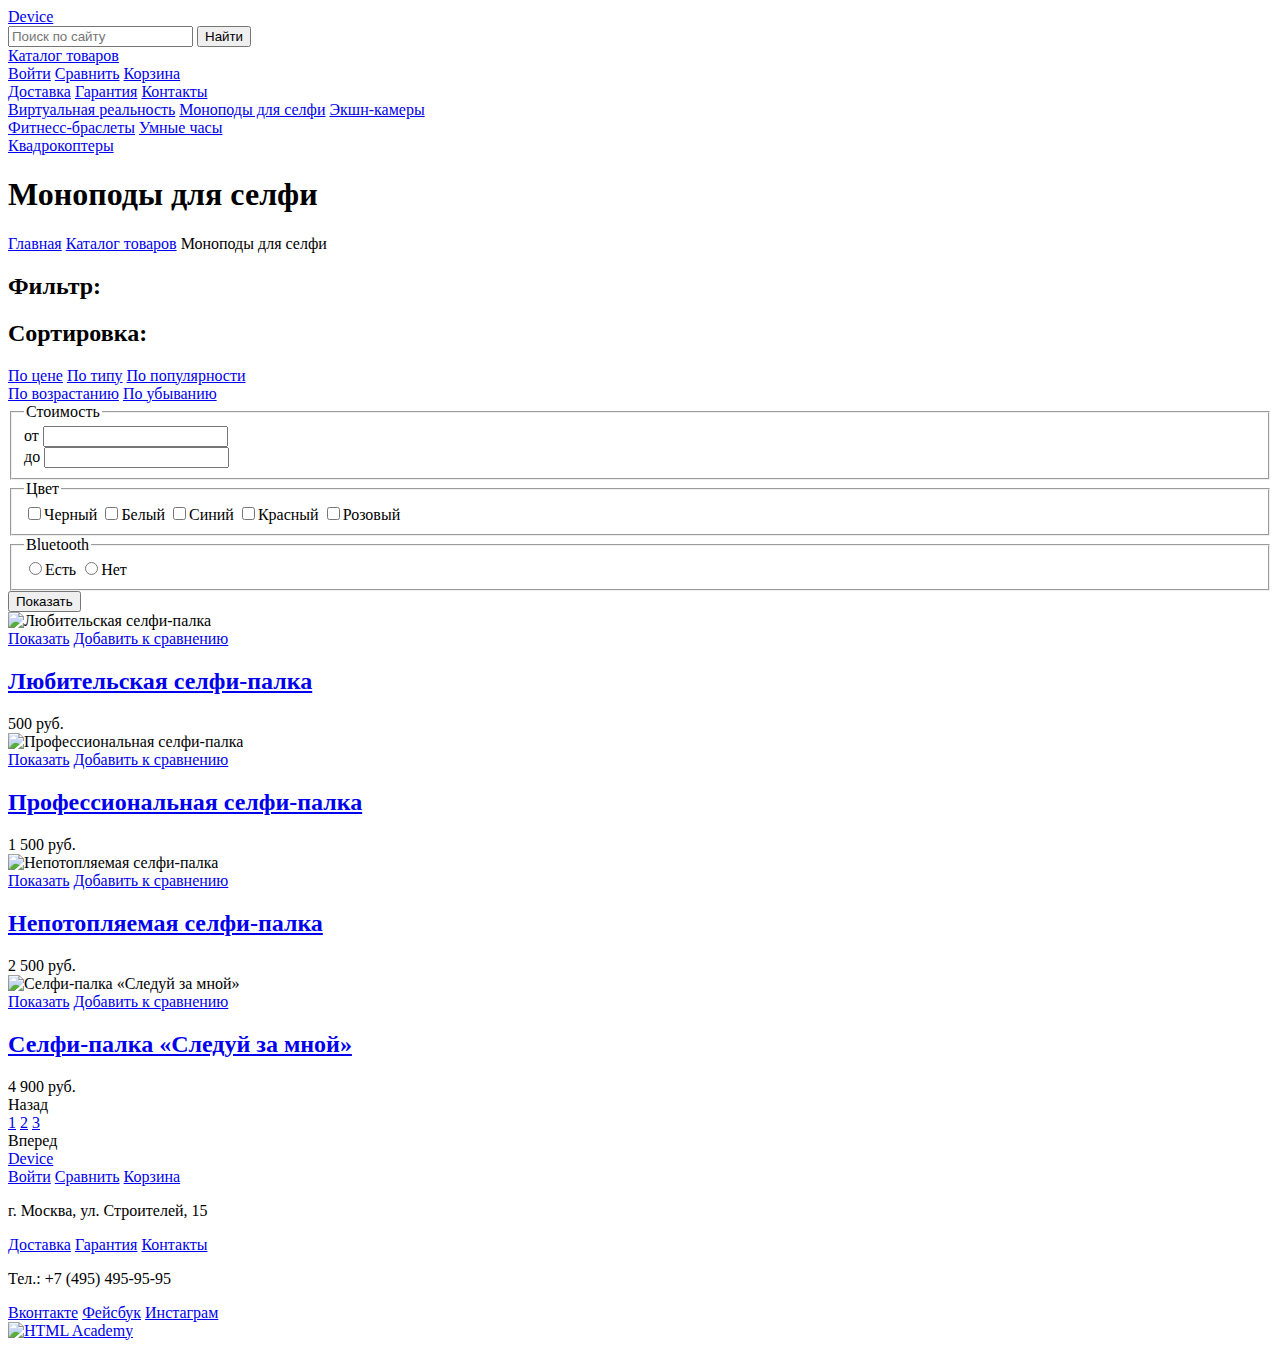
==== catalog.html @ 6d66d6eb "Правка верстки 1" ====
<!DOCTYPE html>
<html lang="ru">
  <head>
    <meta charset="utf-8">
    <title>Device - Каталог товаров</title>
  </head>
  <body>

    <header class="container main-header">

      <div class="logo-block">
        <a href="#" class="logo">Device</a>
      </div>

      <div class="main-header__col">
        <div class="search">
          <form action="#" method="get">
            <input type="search" class="search__text" name="search-text" placeholder="Поиск по сайту">
            <button type="submit" class="search__button">Найти</button>
          </form>
        </div>
        <a href="#" class="header-catalog">Каталог товаров</a>
      </div>

      <div class="main-header__col main-header__col_right">
        <div class="user">
          <a href="#" class="user__item user__item_login">Войти</a>
          <a href="#" class="user__item user__item_compare">Сравнить</a>
          <a href="#" class="user__item user__item_basket">Корзина</a>
        </div>
        <nav class="main-nav">
          <a href="#" class="main-nav__item">Доставка</a>
          <a href="#" class="main-nav__item">Гарантия</a>
          <a href="#" class="main-nav__item">Контакты</a>
        </nav>
      </div>

    </header>

    <div class="container catalog-menu">
      <div class="catalog-menu__col">
        <a href="#" class="catalog-menu__item">Виртуальная реальность</a>
        <a href="#" class="catalog-menu__item">Моноподы для селфи</a>
        <a href="#" class="catalog-menu__item">Экшн-камеры</a>
      </div>
      <div class="catalog-menu__col">
        <a href="#" class="catalog-menu__item">Фитнесс-браслеты</a>
        <a href="#" class="catalog-menu__item">Умные часы</a>
      </div>
      <div class="catalog-menu__col">
        <a href="#" class="catalog-menu__item">Квадрокоптеры</a>
      </div>
    </div>

    <main>

      <h1 class="catalog-title">Моноподы для селфи</h1>

      <div class="breadcrumbs">
        <a href="#" class="breadcrumbs__item">Главная</a>
        <a href="#" class="breadcrumbs__item">Каталог товаров</a>
        <a class="breadcrumbs__item">Моноподы для селфи</a>
      </div>

      <div class="catalog-row">
        <div class="container">
          <h2 class="filter-main-title">Фильтр:</h2>
          <div class="sorting">
            <h2 class="sorting__title">Сортировка:</h2>
            <div class="sorting-type">
              <a href="#" class="sorting-type__item">По цене</a>
              <a href="#" class="sorting-type__item">По типу</a>
              <a href="#" class="sorting-type__item">По популярности</a>
            </div>
            <div class="sorting-order">
              <a href="#" class="sorting-order__item">По возрастанию</a>
              <a href="#" class="sorting-order__item">По убыванию</a>
            </div>
          </div>
        </div>
      </div>

      <div class="catalog-row">
        <div class="container">
          
          <aside class="catalog-filter">
            <form action="#" method="get">

              <fieldset class="filter">
                <legend class="filter__title">Стоимость</legend>
                <div class="filter-range">
                  <div class="filter-range__line"></div>
                  <div class="filter-range__line filter-range__line_active"></div>
                  <div class="filter-range__marker filter-range__marker_min">
                    <div class="filter-range__text">
                      от <input type="text" class="filter-range__price" name="filter-cost-min">
                    </div>
                  </div>
                  <div class="filter-range__marker filter-range__marker_max">
                    <div class="filter-range__text">
                      до <input type="text" class="filter-range__price" name="filter-cost-max">
                    </div>
                  </div>
                </div>
              </fieldset>

              <fieldset class="filter">
                <legend class="filter__title">Цвет</legend>
                <label class="filter__item">
                  <input type="checkbox" class="filter__checkbox" name="filter-color" value="black">Черный
                </label>
                <label class="filter__item">
                  <input type="checkbox" class="filter__checkbox" name="filter-color" value="white">Белый
                </label>
                <label class="filter__item">
                  <input type="checkbox" class="filter__checkbox" name="filter-color" value="blue">Синий
                </label>
                <label class="filter__item">
                  <input type="checkbox" class="filter__checkbox" name="filter-color" value="red">Красный
                </label>
                <label class="filter__item">
                  <input type="checkbox" class="filter__checkbox" name="filter-color" value="pink">Розовый
                </label>
              </fieldset>

              <fieldset class="filter">
                <legend class="filter__title">Bluetooth</legend>
                <label class="filter__item">
                  <input type="radio" class="filter__radio" name="filter-bluetooth" value="yes">Есть
                </label>
                <label class="filter__item">
                  <input type="radio" class="filter__radio" name="filter-bluetooth" value="no">Нет
                </label>
              </fieldset>

              <button type="submit" class="button filter__button">Показать</button>

            </form>
          </aside>

          <div class="catalog-items">
            
            <article class="catalog-item">
              <div class="catalog-item__preview">
                <img src="http://placehold.it/360x380" class="catalog-item__img" width="360" height="380" alt="Любительская селфи-палка">
                <div class="catalog-item__overlay">
                  <a href="#" class="button catalog-item__button">Показать</a>
                  <a href="#" class="catalog-item__compare">Добавить к сравнению</a>
                </div>
              </div>
              <div class="catalog-item__text">
                <h2 class="catalog-item__title">
                  <a href="#">Любительская селфи-палка</a>
                </h2>
                <span class="catalog-item__price">500 руб.</span>
              </div>
            </article>

            <article class="catalog-item">
              <div class="catalog-item__preview">
                <img src="http://placehold.it/360x380" class="catalog-item__img" width="360" height="380" alt="Профессиональная селфи-палка">
                <div class="catalog-item__overlay">
                  <a href="#" class="button catalog-item__button">Показать</a>
                  <a href="#" class="catalog-item__compare">Добавить к сравнению</a>
                </div>
              </div>
              <div class="catalog-item__text">
                <h2 class="catalog-item__title">
                  <a href="#">Профессиональная селфи-палка</a>
                </h2>
                <span class="catalog-item__price">1 500 руб.</span>
              </div>
            </article>

            <article class="catalog-item">
              <div class="catalog-item__preview">
                <img src="http://placehold.it/360x380" class="catalog-item__img" width="360" height="380" alt="Непотопляемая селфи-палка">
                <div class="catalog-item__overlay">
                  <a href="#" class="button catalog-item__button">Показать</a>
                  <a href="#" class="catalog-item__compare">Добавить к сравнению</a>
                </div>
              </div>
              <div class="catalog-item__text">
                <h2 class="catalog-item__title">
                  <a href="#">Непотопляемая селфи-палка</a>
                </h2>
                <span class="catalog-item__price">2 500 руб.</span>
              </div>
            </article>

            <article class="catalog-item">
              <div class="catalog-item__preview">
                <img src="http://placehold.it/360x380" class="catalog-item__img" width="360" height="380" alt="Селфи-палка «Следуй за мной»">
                <div class="catalog-item__overlay">
                  <a href="#" class="button catalog-item__button">Показать</a>
                  <a href="#" class="catalog-item__compare">Добавить к сравнению</a>
                </div>
              </div>
              <div class="catalog-item__text">
                <h2 class="catalog-item__title">
                  <a href="#">Селфи-палка «Следуй за мной»</a>
                </h2>
                <span class="catalog-item__price">4 900 руб.</span>
              </div>
            </article>

            <div class="catalog-nav">
              <div class="catalog-nav__direction">Назад</div>
              <div class="catalog-pagination">
                <a href="#" class="catalog-pagination__item">1</a>
                <a href="#" class="catalog-pagination__item">2</a>
                <a href="#" class="catalog-pagination__item">3</a>
              </div>
              <div class="catalog-nav__direction">Вперед</div>
            </div>

          </div>

        </div>
      </div>

    </main>

    <footer class="main-footer">
      <div class="container">

        <div class="main-footer__row-top">
          <a href="#" class="logo logo_main-footer">Device</a>
          <div class="user user_main-footer">
            <a href="#" class="user__item user__item_login user__item_main-footer">Войти</a>
            <a href="#" class="user__item user__item_compare user__item_main-footer">Сравнить</a>
            <a href="#" class="user__item user__item_basket user__item_main-footer">Корзина</a>
          </div>
        </div>

        <div class="main-footer__row-center">
          <p class="main-footer__address">г. Москва, ул. Строителей, 15</p>
          <div class="main-nav main-nav_main-footer">
            <a href="#" class="main-nav__item">Доставка</a>
            <a href="#" class="main-nav__item">Гарантия</a>
            <a href="#" class="main-nav__item">Контакты</a>
          </div>
          <p class="main-footer__tel">Тел.: +7 (495) 495-95-95</p>
        </div>

        <div class="main-footer__row-bottom">
          <div class="social">
            <a class="social__btn social__btn_vk" href="#">Вконтакте</a>
            <a class="social__btn social__btn_fb" href="#">Фейсбук</a>
            <a class="social__btn social__btn_inst" href="#">Инстаграм</a>
          </div>
          <a href="https://htmlacademy.ru" class="main-footer__copyright">
            <img src="http://placehold.it/27x34" width="27" height="34" alt="HTML Academy">
          </a>
        </div>

      </div>
    </footer>

  </body>
</html>
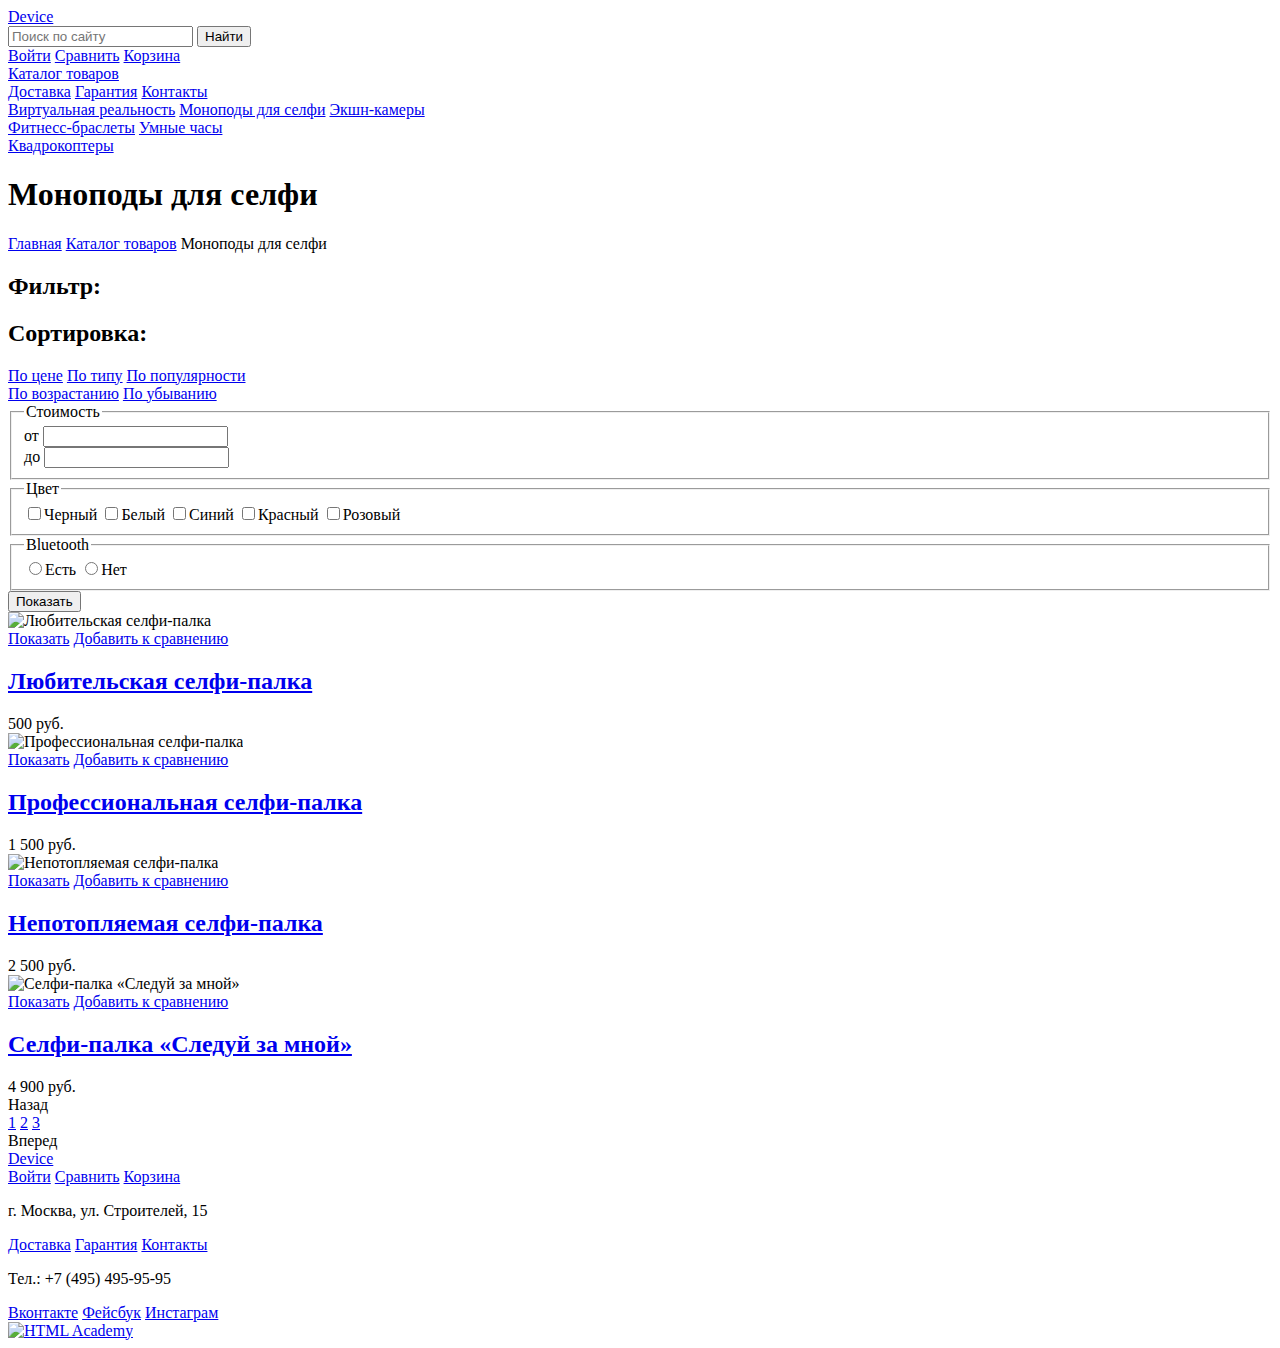
==== commit a453069c: "Правка верстки 2" ====
--- a/catalog.html
+++ b/catalog.html
@@ -12,47 +12,48 @@
         <a href="#" class="logo">Device</a>
       </div>
 
-      <div class="main-header__col">
-        <div class="search">
+      <div class="main-header__user">
+        <div class="search main-header__col">
           <form action="#" method="get">
             <input type="search" class="search__text" name="search-text" placeholder="Поиск по сайту">
             <button type="submit" class="search__button">Найти</button>
           </form>
         </div>
-        <a href="#" class="header-catalog">Каталог товаров</a>
-      </div>
-
-      <div class="main-header__col main-header__col_right">
-        <div class="user">
+        <div class="user main-header__col main-header__col_right">
           <a href="#" class="user__item user__item_login">Войти</a>
           <a href="#" class="user__item user__item_compare">Сравнить</a>
           <a href="#" class="user__item user__item_basket">Корзина</a>
         </div>
-        <nav class="main-nav">
+      </div>
+
+      <nav class="main-nav">
+        <div class="main-header__col">
+          <a href="#" class="main-nav__item">Каталог товаров</a>
+        </div>
+        <div class="main-header__col main-header__col_right">
           <a href="#" class="main-nav__item">Доставка</a>
           <a href="#" class="main-nav__item">Гарантия</a>
           <a href="#" class="main-nav__item">Контакты</a>
-        </nav>
-      </div>
+        </div>
+        <div class="catalog-menu">
+          <div class="catalog-menu__col">
+            <a href="#" class="catalog-menu__item">Виртуальная реальность</a>
+            <a href="#" class="catalog-menu__item">Моноподы для селфи</a>
+            <a href="#" class="catalog-menu__item">Экшн-камеры</a>
+          </div>
+          <div class="catalog-menu__col">
+            <a href="#" class="catalog-menu__item">Фитнесс-браслеты</a>
+            <a href="#" class="catalog-menu__item">Умные часы</a>
+          </div>
+          <div class="catalog-menu__col">
+            <a href="#" class="catalog-menu__item">Квадрокоптеры</a>
+          </div>
+        </div>
+      </nav>
 
     </header>
 
-    <div class="container catalog-menu">
-      <div class="catalog-menu__col">
-        <a href="#" class="catalog-menu__item">Виртуальная реальность</a>
-        <a href="#" class="catalog-menu__item">Моноподы для селфи</a>
-        <a href="#" class="catalog-menu__item">Экшн-камеры</a>
-      </div>
-      <div class="catalog-menu__col">
-        <a href="#" class="catalog-menu__item">Фитнесс-браслеты</a>
-        <a href="#" class="catalog-menu__item">Умные часы</a>
-      </div>
-      <div class="catalog-menu__col">
-        <a href="#" class="catalog-menu__item">Квадрокоптеры</a>
-      </div>
-    </div>
-
-    <main>
+    <main class="main-block">
 
       <h1 class="catalog-title">Моноподы для селфи</h1>
 
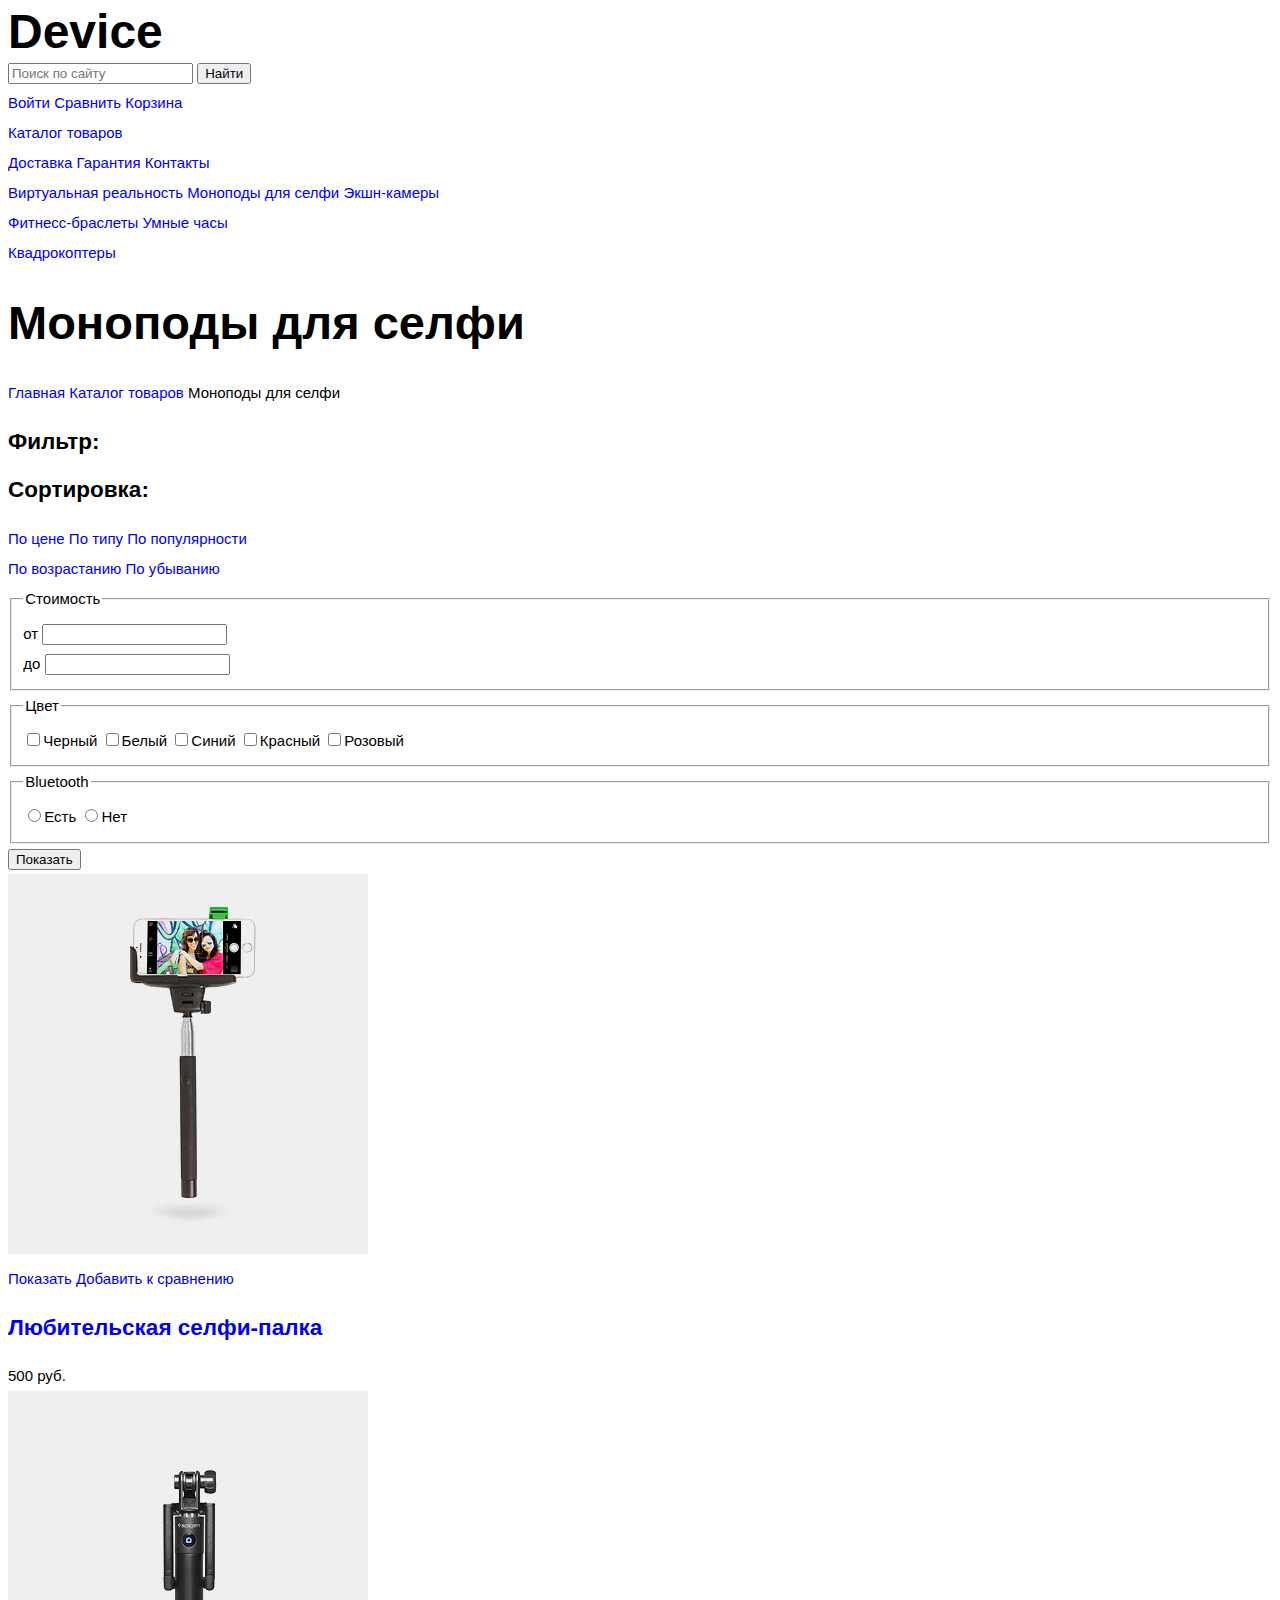
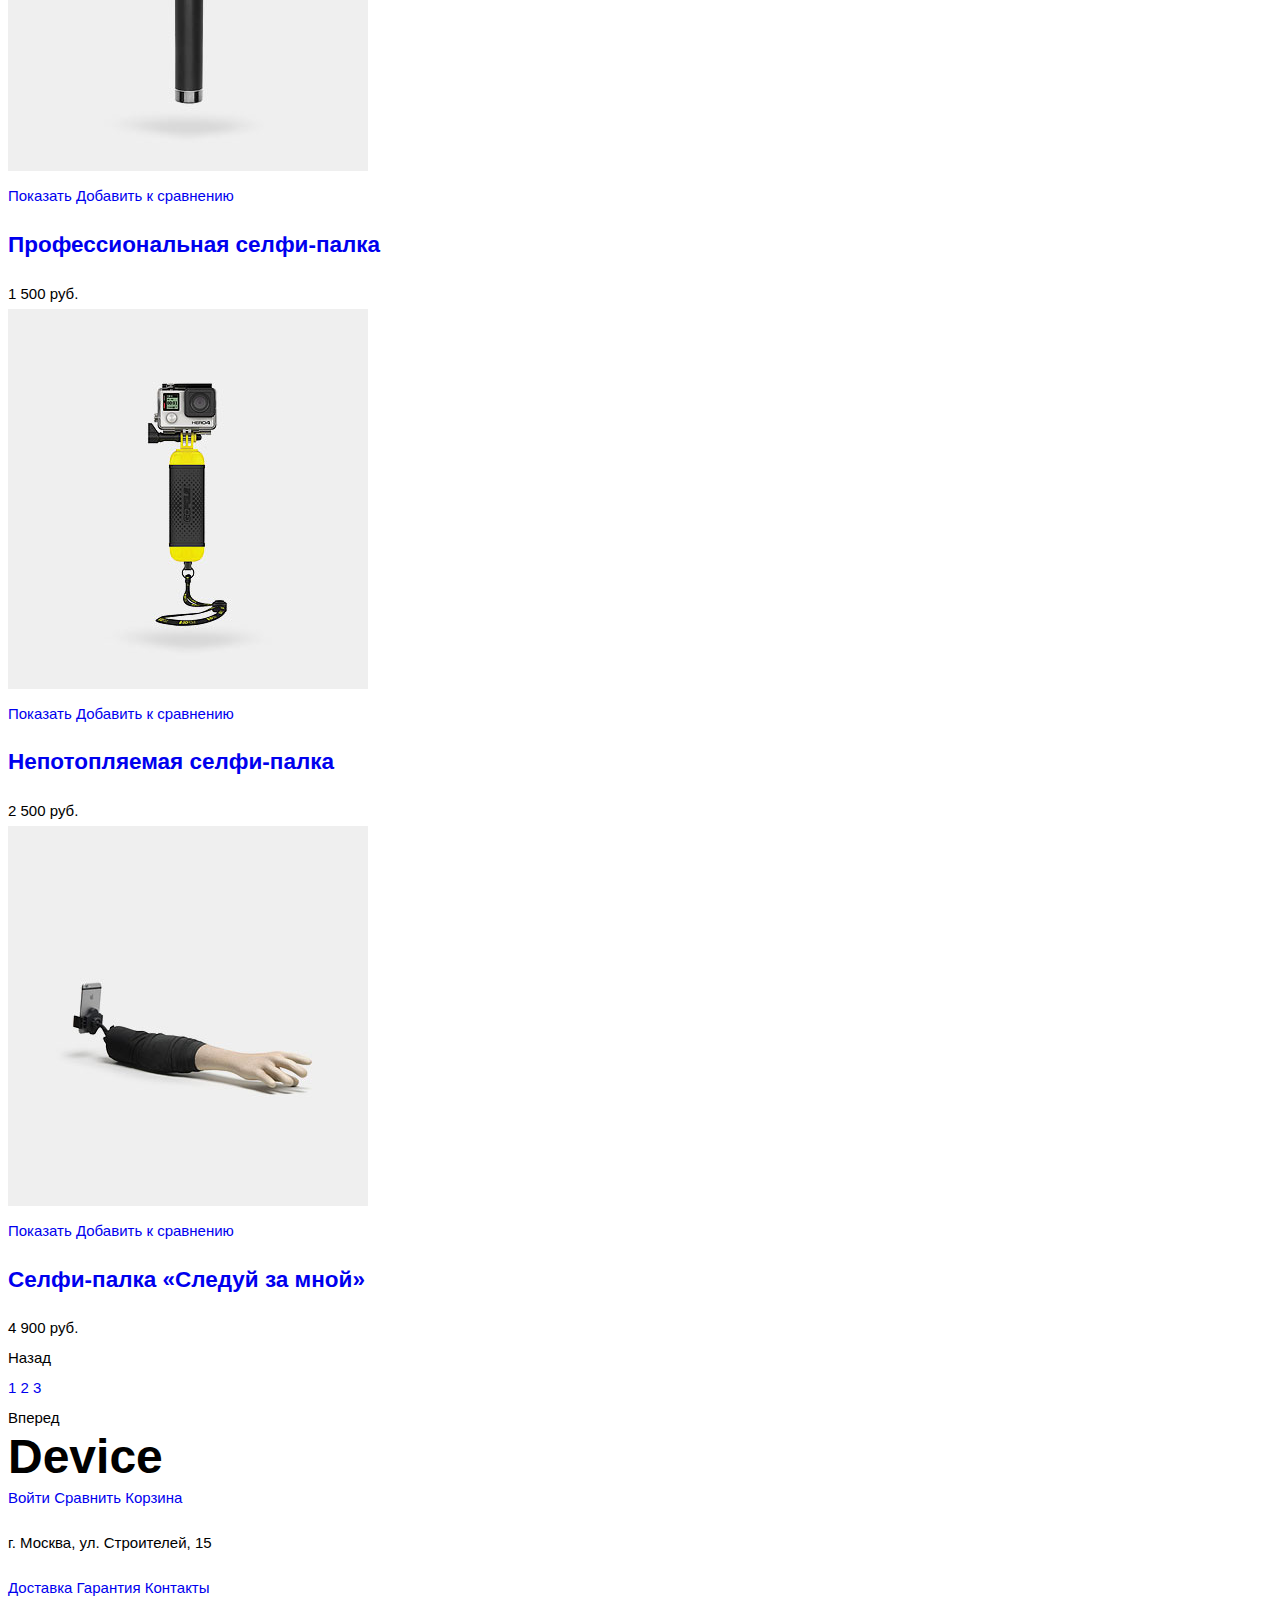
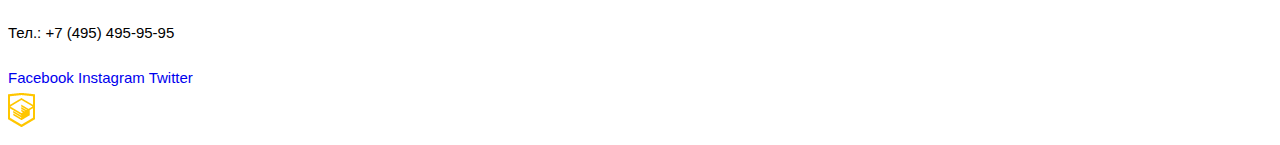
==== commit 69249a28: "Подготовка графики и текстовых стилей личного проекта 1" ====
--- a/catalog.html
+++ b/catalog.html
@@ -3,6 +3,7 @@
   <head>
     <meta charset="utf-8">
     <title>Device - Каталог товаров</title>
+    <link rel="stylesheet" href="css/style.css">
   </head>
   <body>
 
@@ -142,13 +143,13 @@
           <div class="catalog-items">
             
             <article class="catalog-item">
-              <div class="catalog-item__preview">
-                <img src="http://placehold.it/360x380" class="catalog-item__img" width="360" height="380" alt="Любительская селфи-палка">
-                <div class="catalog-item__overlay">
-                  <a href="#" class="button catalog-item__button">Показать</a>
-                  <a href="#" class="catalog-item__compare">Добавить к сравнению</a>
-                </div>
-              </div>
+              <a href="#" class="catalog-item__preview">
+                <img src="img/catalog-item__amateur-selfie-stick.jpg" class="catalog-item__img" width="360" height="380" alt="Любительская селфи-палка">
+                <div class="catalog-item__overlay">
+                  <a href="#" class="button catalog-item__button">Показать</a>
+                  <a href="#" class="catalog-item__compare">Добавить к сравнению</a>
+                </div>
+              </a>
               <div class="catalog-item__text">
                 <h2 class="catalog-item__title">
                   <a href="#">Любительская селфи-палка</a>
@@ -158,13 +159,13 @@
             </article>
 
             <article class="catalog-item">
-              <div class="catalog-item__preview">
-                <img src="http://placehold.it/360x380" class="catalog-item__img" width="360" height="380" alt="Профессиональная селфи-палка">
-                <div class="catalog-item__overlay">
-                  <a href="#" class="button catalog-item__button">Показать</a>
-                  <a href="#" class="catalog-item__compare">Добавить к сравнению</a>
-                </div>
-              </div>
+              <a href="#" class="catalog-item__preview">
+                <img src="img/catalog-item__professional-selfie-stick.jpg" class="catalog-item__img" width="360" height="380" alt="Профессиональная селфи-палка">
+                <div class="catalog-item__overlay">
+                  <a href="#" class="button catalog-item__button">Показать</a>
+                  <a href="#" class="catalog-item__compare">Добавить к сравнению</a>
+                </div>
+              </a>
               <div class="catalog-item__text">
                 <h2 class="catalog-item__title">
                   <a href="#">Профессиональная селфи-палка</a>
@@ -174,13 +175,13 @@
             </article>
 
             <article class="catalog-item">
-              <div class="catalog-item__preview">
-                <img src="http://placehold.it/360x380" class="catalog-item__img" width="360" height="380" alt="Непотопляемая селфи-палка">
-                <div class="catalog-item__overlay">
-                  <a href="#" class="button catalog-item__button">Показать</a>
-                  <a href="#" class="catalog-item__compare">Добавить к сравнению</a>
-                </div>
-              </div>
+              <a href="#" class="catalog-item__preview">
+                <img src="img/catalog-item__insubmersible-selfie-stick.jpg" class="catalog-item__img" width="360" height="380" alt="Непотопляемая селфи-палка">
+                <div class="catalog-item__overlay">
+                  <a href="#" class="button catalog-item__button">Показать</a>
+                  <a href="#" class="catalog-item__compare">Добавить к сравнению</a>
+                </div>
+              </a>
               <div class="catalog-item__text">
                 <h2 class="catalog-item__title">
                   <a href="#">Непотопляемая селфи-палка</a>
@@ -189,14 +190,14 @@
               </div>
             </article>
 
-            <article class="catalog-item">
-              <div class="catalog-item__preview">
-                <img src="http://placehold.it/360x380" class="catalog-item__img" width="360" height="380" alt="Селфи-палка «Следуй за мной»">
-                <div class="catalog-item__overlay">
-                  <a href="#" class="button catalog-item__button">Показать</a>
-                  <a href="#" class="catalog-item__compare">Добавить к сравнению</a>
-                </div>
-              </div>
+            <article class="catalog-item catalog-item_new">
+              <a href="#" class="catalog-item__preview">
+                <img src="img/catalog-item__follow-me-selfie-stick.jpg" class="catalog-item__img" width="360" height="380" alt="Селфи-палка «Следуй за мной»">
+                <div class="catalog-item__overlay">
+                  <a href="#" class="button catalog-item__button">Показать</a>
+                  <a href="#" class="catalog-item__compare">Добавить к сравнению</a>
+                </div>
+              </a>
               <div class="catalog-item__text">
                 <h2 class="catalog-item__title">
                   <a href="#">Селфи-палка «Следуй за мной»</a>
@@ -246,12 +247,12 @@
 
         <div class="main-footer__row-bottom">
           <div class="social">
-            <a class="social__btn social__btn_vk" href="#">Вконтакте</a>
-            <a class="social__btn social__btn_fb" href="#">Фейсбук</a>
-            <a class="social__btn social__btn_inst" href="#">Инстаграм</a>
+            <a class="social__button social__button_fb" href="#">Facebook</a>
+            <a class="social__button social__button_inst" href="#">Instagram</a>
+            <a class="social__button social__button_tw" href="#">Twitter</a>
           </div>
           <a href="https://htmlacademy.ru" class="main-footer__copyright">
-            <img src="http://placehold.it/27x34" width="27" height="34" alt="HTML Academy">
+            <img src="img/copyright.png" width="27" height="34" alt="HTML Academy">
           </a>
         </div>
 
--- a/css/style.css
+++ b/css/style.css
@@ -0,0 +1,22 @@
+/* ----- Basic styles ----- */
+
+body {
+	font: normal 15px/2em "Open Sans Light", Arial, sans-serif;
+	color: #000;
+}
+
+a {
+	text-decoration: none;
+}
+
+h1,
+.logo {
+	font: bold 48px/1em "Gilroy ExtraBold", Arial, sans-serif;
+	color: inherit;
+}
+
+/* ----- Custom styles ----- */
+
+.catalog-title {
+	font-size: 47px;
+}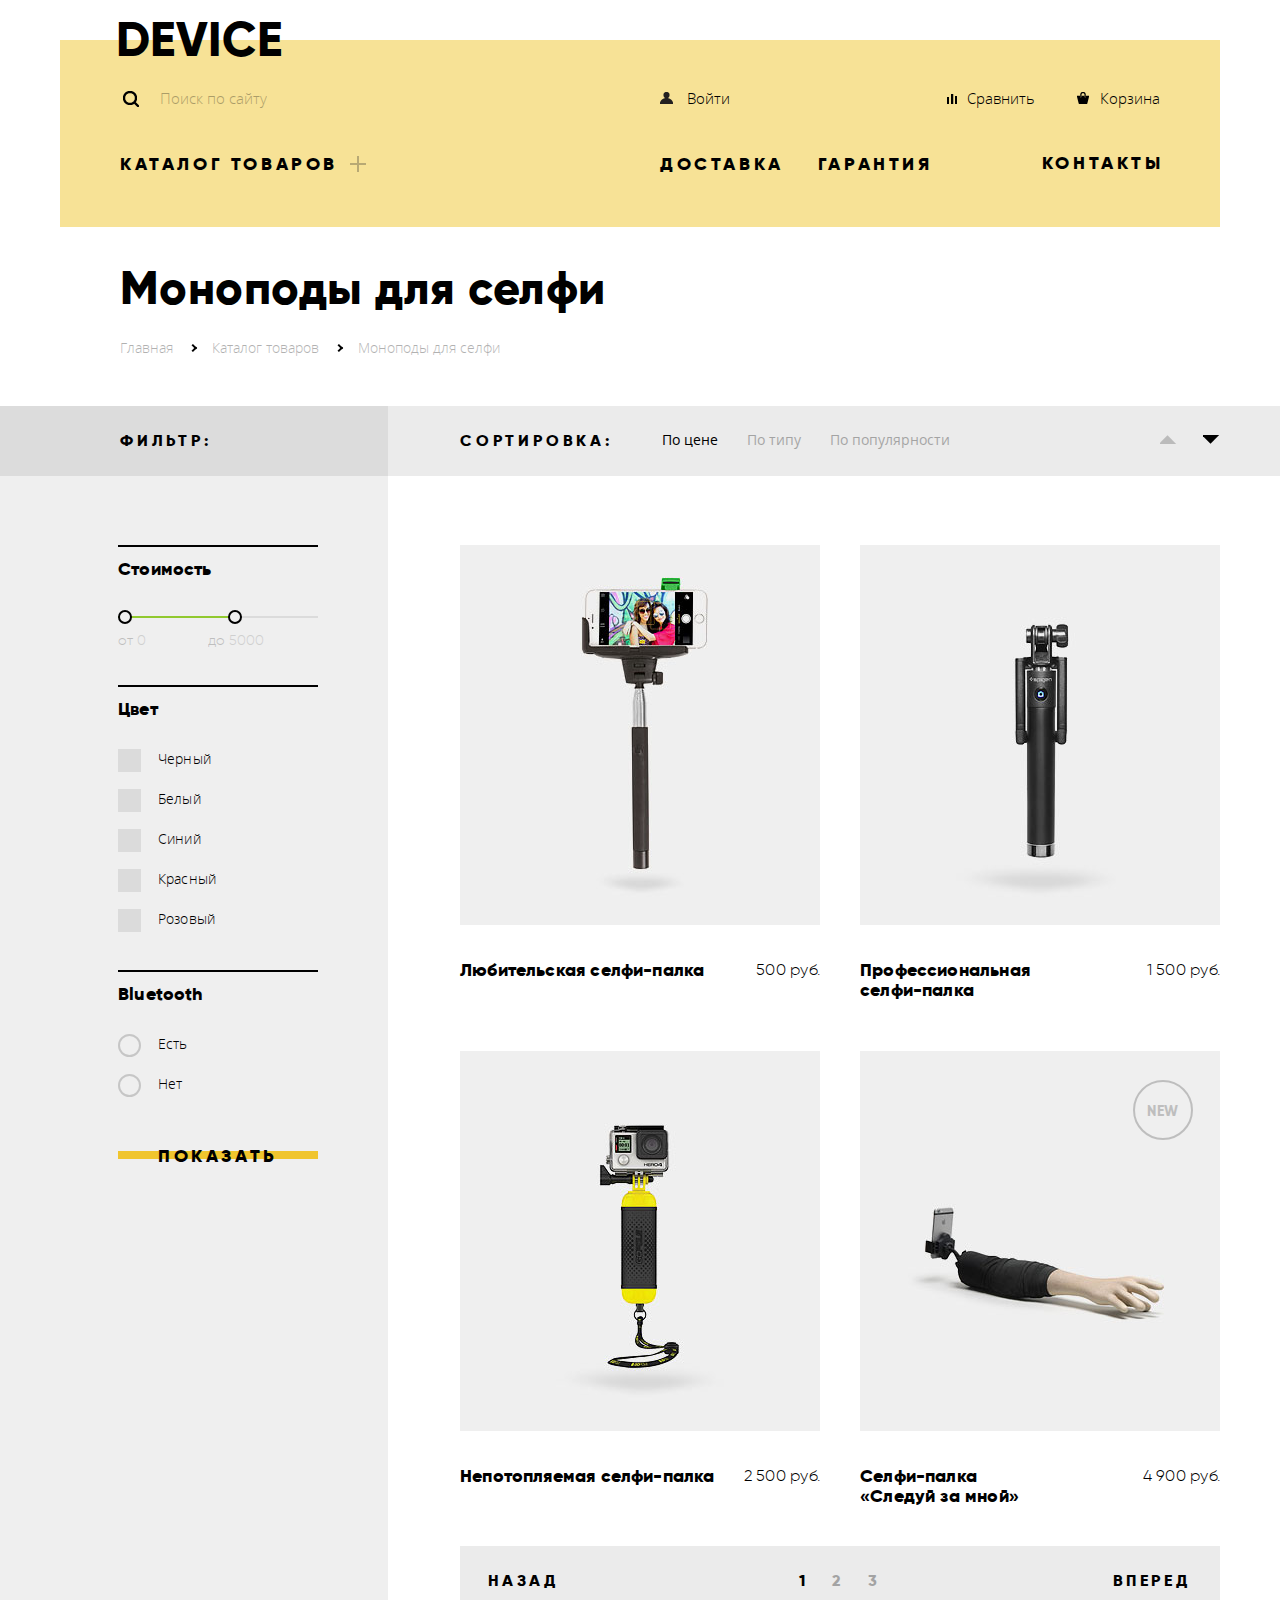
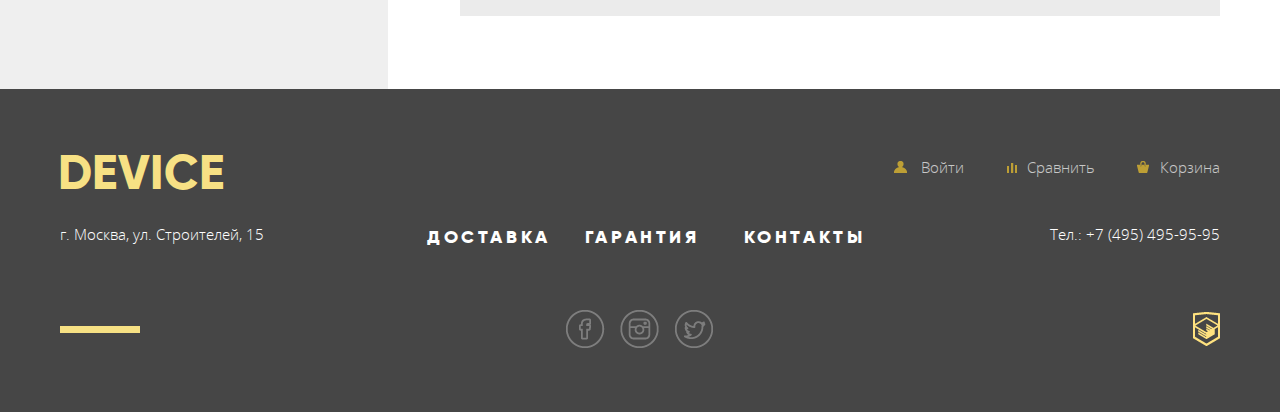
==== commit 9f474fa4: "Проект на сдачу 1" ====
--- a/catalog.html
+++ b/catalog.html
@@ -3,221 +3,288 @@
   <head>
     <meta charset="utf-8">
     <title>Device - Каталог товаров</title>
+    <link rel="stylesheet" href="css/normalize.css">
     <link rel="stylesheet" href="css/style.css">
   </head>
   <body>
 
-    <header class="container main-header">
-
-      <div class="logo-block">
-        <a href="#" class="logo">Device</a>
-      </div>
-
-      <div class="main-header__user">
-        <div class="search main-header__col">
-          <form action="#" method="get">
-            <input type="search" class="search__text" name="search-text" placeholder="Поиск по сайту">
-            <button type="submit" class="search__button">Найти</button>
-          </form>
-        </div>
-        <div class="user main-header__col main-header__col_right">
-          <a href="#" class="user__item user__item_login">Войти</a>
-          <a href="#" class="user__item user__item_compare">Сравнить</a>
-          <a href="#" class="user__item user__item_basket">Корзина</a>
-        </div>
-      </div>
-
-      <nav class="main-nav">
-        <div class="main-header__col">
-          <a href="#" class="main-nav__item">Каталог товаров</a>
-        </div>
-        <div class="main-header__col main-header__col_right">
-          <a href="#" class="main-nav__item">Доставка</a>
-          <a href="#" class="main-nav__item">Гарантия</a>
-          <a href="#" class="main-nav__item">Контакты</a>
-        </div>
-        <div class="catalog-menu">
-          <div class="catalog-menu__col">
-            <a href="#" class="catalog-menu__item">Виртуальная реальность</a>
-            <a href="#" class="catalog-menu__item">Моноподы для селфи</a>
-            <a href="#" class="catalog-menu__item">Экшн-камеры</a>
-          </div>
-          <div class="catalog-menu__col">
-            <a href="#" class="catalog-menu__item">Фитнесс-браслеты</a>
-            <a href="#" class="catalog-menu__item">Умные часы</a>
-          </div>
-          <div class="catalog-menu__col">
-            <a href="#" class="catalog-menu__item">Квадрокоптеры</a>
-          </div>
-        </div>
-      </nav>
-
+    <header class="container">
+      <div class="main-header main-header_inner-page">
+
+        <h1 class="logo-block">
+          <a href="#" class="logo">Device</a>
+        </h1>
+
+        <div class="main-header__user">
+          <div class="search main-header__col">
+            <form action="#" method="get">
+              <input type="search" class="search__text" name="search-text" placeholder="Поиск по сайту">
+              <button type="submit" class="search__button">
+                <span class="search__button-text">Найти</span>
+              </button>
+            </form>
+          </div>
+          <ul class="user main-header__col main-header__col_right">
+            <li class="user__item user__item_login">
+              <a href="#" class="user__link user__link_login">Войти</a>
+            </li>
+            <li class="user__item">
+              <a href="#" class="user__link user__link_compare">Сравнить</a>
+            </li>
+            <li class="user__item">
+              <a href="#" class="user__link user__link_basket">Корзина</a>
+            </li>
+          </ul>
+        </div>
+
+        <nav class="main-nav">
+          <div class="main-header__col">
+            <a href="#" class="main-nav__item main-nav__item_dropdown">Каталог товаров</a>
+          </div>
+          <div class="main-header__col main-header__col_right">
+            <a href="#" class="main-nav__item">Доставка</a>
+            <a href="#" class="main-nav__item">Гарантия</a>
+            <a href="#" class="main-nav__item main-nav__item_contacts">Контакты</a>
+          </div>
+          <div class="container catalog-menu">
+            <ul class="catalog-menu__col">
+              <li class="catalog-menu__item">
+                <a href="#" class="catalog-menu__link">Виртуальная реальность</a>
+              </li>
+              <li class="catalog-menu__item">
+                <a href="#" class="catalog-menu__link">Моноподы для селфи</a>
+              </li>
+              <li class="catalog-menu__item">
+                <a href="#" class="catalog-menu__link">Экшн-камеры</a>
+              </li>
+            </ul>
+            <ul class="catalog-menu__col">
+              <li class="catalog-menu__item">
+                <a href="#" class="catalog-menu__link">Фитнесс-браслеты</a>
+              </li>
+              <li class="catalog-menu__item">
+                <a href="#" class="catalog-menu__link">Умные часы</a>
+              </li>
+            </ul>
+            <ul class="catalog-menu__col">
+              <li class="catalog-menu__item">
+                <a href="#" class="catalog-menu__link">Квадрокоптеры</a>
+              </li>
+            </ul>
+          </div>
+        </nav>
+      </div>
     </header>
 
     <main class="main-block">
 
-      <h1 class="catalog-title">Моноподы для селфи</h1>
-
-      <div class="breadcrumbs">
-        <a href="#" class="breadcrumbs__item">Главная</a>
-        <a href="#" class="breadcrumbs__item">Каталог товаров</a>
-        <a class="breadcrumbs__item">Моноподы для селфи</a>
+      <div class="container">
+        <h1 class="catalog-title">Моноподы для селфи</h1>
+      </div>
+
+      <div class="container">
+        <div class="breadcrumbs">
+          <a href="#" class="breadcrumbs__item">
+            <span class="breadcrumbs__item-text">Главная</span>
+          </a>
+          <a href="#" class="breadcrumbs__item">
+            <span class="breadcrumbs__item-text">Каталог товаров</span>
+          </a>
+          <a class="breadcrumbs__item">
+            <span class="breadcrumbs__item-text">Моноподы для селфи</span>
+          </a>
+        </div>
       </div>
 
       <div class="catalog-row">
-        <div class="container">
-          <h2 class="filter-main-title">Фильтр:</h2>
-          <div class="sorting">
-            <h2 class="sorting__title">Сортировка:</h2>
-            <div class="sorting-type">
-              <a href="#" class="sorting-type__item">По цене</a>
-              <a href="#" class="sorting-type__item">По типу</a>
-              <a href="#" class="sorting-type__item">По популярности</a>
+        <div class="container catalog-table">
+          <div class="catalog-tr">
+            <div class="catalog-td filter-main-title">Фильтр:</div>
+            <div class="catalog-td sorting">
+              <h2 class="sorting__title">Сортировка:</h2>
+              <div class="sorting-type">
+                <a href="#" class="sorting-type__item sorting-type__item_active">По цене</a>
+                <a href="#" class="sorting-type__item">По типу</a>
+                <a href="#" class="sorting-type__item">По популярности</a>
+              </div>
+              <div class="sorting-order">
+                <a href="#" class="sorting-order__item sorting-order__item_asc">По возрастанию</a>
+                <a class="sorting-order__item sorting-order__item_desc sorting-order__item_active">По убыванию</a>
+              </div>
             </div>
-            <div class="sorting-order">
-              <a href="#" class="sorting-order__item">По возрастанию</a>
-              <a href="#" class="sorting-order__item">По убыванию</a>
+          </div>
+        </div>
+      </div>
+
+      <div class="catalog-row catalog-row_items">
+        <div class="container catalog-table">
+          <div class="catalog-tr">
+
+            <aside class="catalog-td catalog-filter">
+              <form action="#" method="get">
+
+                <fieldset class="filter filter_price">
+                  <legend class="filter__title">Стоимость</legend>
+                  <div class="filter-range">
+                    <div class="filter-range__line"></div>
+                    <div class="filter-range__line filter-range__line_active"></div>
+                    <div class="filter-range__marker filter-range__marker_min"></div>
+                    <div class="filter-range__marker filter-range__marker_max"></div>
+                    <div class="filter-range__text filter-range__text_min">
+                      от <input type="text" class="filter-range__price" name="filter-cost-min" value="0" disabled>
+                    </div>
+                    <div class="filter-range__text filter-range__text_max">
+                      до <input type="text" class="filter-range__price" name="filter-cost-max" value="5000" disabled>
+                    </div>
+                  </div>
+                </fieldset>
+
+                <fieldset class="filter">
+                  <legend class="filter__title">Цвет</legend>
+                  <label class="filter__item">
+                    <input type="checkbox" class="filter__checkbox" name="filter-color" value="black">
+                    <span class="filter__item-text">Черный</span>
+                  </label>
+                  <label class="filter__item">
+                    <input type="checkbox" class="filter__checkbox" name="filter-color" value="white">
+                    <span class="filter__item-text">Белый</span>
+                  </label>
+                  <label class="filter__item">
+                    <input type="checkbox" class="filter__checkbox" name="filter-color" value="blue">
+                    <span class="filter__item-text">Синий</span>
+                  </label>
+                  <label class="filter__item">
+                    <input type="checkbox" class="filter__checkbox" name="filter-color" value="red">
+                    <span class="filter__item-text">Красный</span>
+                  </label>
+                  <label class="filter__item">
+                    <input type="checkbox" class="filter__checkbox" name="filter-color" value="pink">
+                    <span class="filter__item-text">Розовый</span>
+                  </label>
+                </fieldset>
+
+                <fieldset class="filter">
+                  <legend class="filter__title">Bluetooth</legend>
+                  <label class="filter__item">
+                    <input type="radio" class="filter__radio" name="filter-bluetooth" value="yes">
+                    <span class="filter__item-text">Есть</span>
+                  </label>
+                  <label class="filter__item">
+                    <input type="radio" class="filter__radio" name="filter-bluetooth" value="no">
+                    <span class="filter__item-text">Нет</span>
+                  </label>
+                </fieldset>
+
+                <button type="submit" class="button filter__button">
+                  <span class="button__text">Показать</span>
+                </button>
+
+              </form>
+            </aside>
+
+            <div class="catalog-td catalog-main-area">
+
+              <div class="catalog-items">
+                
+                <article class="catalog-item">
+                  <div class="catalog-item__preview">
+                    <img src="img/catalog-item__amateur-selfie-stick.jpg" class="catalog-item__img" width="360" height="380" alt="Любительская селфи-палка">
+                    <div class="catalog-item__overlay">
+                      <a href="#" class="button catalog-item__button">
+                        <span class="button__text">Показать</span>
+                      </a>
+                      <div class="catalog-item__compare">
+                        <a href="#" class="catalog-item__compare-link">Добавить к сравнению</a>
+                      </div>
+                    </div>
+                  </div>
+                  <div class="catalog-item__text">
+                    <h2 class="catalog-item__title">
+                      <a href="#">Любительская селфи-палка</a>
+                    </h2>
+                    <span class="catalog-item__price">500 руб.</span>
+                  </div>
+                </article>
+
+                <article class="catalog-item">
+                  <div class="catalog-item__preview">
+                    <img src="img/catalog-item__professional-selfie-stick.jpg" class="catalog-item__img" width="360" height="380" alt="Профессиональная селфи-палка">
+                    <div class="catalog-item__overlay">
+                      <a href="#" class="button catalog-item__button">
+                        <span class="button__text">Показать</span>
+                      </a>
+                      <div class="catalog-item__compare">
+                        <a href="#" class="catalog-item__compare-link">Добавить к сравнению</a>
+                      </div>
+                    </div>
+                  </div>
+                  <div class="catalog-item__text">
+                    <h2 class="catalog-item__title">
+                      <a href="#">Профессиональная<br>селфи-палка</a>
+                    </h2>
+                    <span class="catalog-item__price">1 500 руб.</span>
+                  </div>
+                </article>
+
+                <article class="catalog-item">
+                  <div class="catalog-item__preview">
+                    <img src="img/catalog-item__insubmersible-selfie-stick.jpg" class="catalog-item__img" width="360" height="380" alt="Непотопляемая селфи-палка">
+                    <div class="catalog-item__overlay">
+                      <a href="#" class="button catalog-item__button">
+                        <span class="button__text">Показать</span>
+                      </a>
+                      <div class="catalog-item__compare">
+                        <a href="#" class="catalog-item__compare-link">Добавить к сравнению</a>
+                      </div>
+                    </div>
+                  </div>
+                  <div class="catalog-item__text">
+                    <h2 class="catalog-item__title">
+                      <a href="#">Непотопляемая селфи-палка</a>
+                    </h2>
+                    <span class="catalog-item__price">2 500 руб.</span>
+                  </div>
+                </article>
+
+                <article class="catalog-item catalog-item_new">
+                  <div class="catalog-item__preview">
+                    <img src="img/catalog-item__follow-me-selfie-stick.jpg" class="catalog-item__img" width="360" height="380" alt="Селфи-палка «Следуй за мной»">
+                    <div class="catalog-item__overlay">
+                      <a href="#" class="button catalog-item__button">
+                        <span class="button__text">Показать</span>
+                      </a>
+                      <div class="catalog-item__compare">
+                        <a href="#" class="catalog-item__compare-link">Добавить к сравнению</a>
+                      </div>
+                    </div>
+                  </div>
+                  <div class="catalog-item__text">
+                    <h2 class="catalog-item__title">
+                      <a href="#">Селфи-палка<br>«Следуй за мной»</a>
+                    </h2>
+                    <span class="catalog-item__price">4 900 руб.</span>
+                  </div>
+                </article>
+
+              </div>
+
+              <div class="catalog-nav">
+                <a href="#" class="catalog-nav__direction">
+                  <span class="catalog-nav__direction-text">Назад</span>
+                </a>
+                <div class="catalog-pagination">
+                  <a class="catalog-pagination__item catalog-pagination__item_active">1</a>
+                  <a href="#" class="catalog-pagination__item">2</a>
+                  <a href="#" class="catalog-pagination__item">3</a>
+                </div>
+                <a href="#" class="catalog-nav__direction">
+                  <span class="catalog-nav__direction-text">Вперед</span>
+                </a>
+              </div>
+
             </div>
-          </div>
-        </div>
-      </div>
-
-      <div class="catalog-row">
-        <div class="container">
-          
-          <aside class="catalog-filter">
-            <form action="#" method="get">
-
-              <fieldset class="filter">
-                <legend class="filter__title">Стоимость</legend>
-                <div class="filter-range">
-                  <div class="filter-range__line"></div>
-                  <div class="filter-range__line filter-range__line_active"></div>
-                  <div class="filter-range__marker filter-range__marker_min">
-                    <div class="filter-range__text">
-                      от <input type="text" class="filter-range__price" name="filter-cost-min">
-                    </div>
-                  </div>
-                  <div class="filter-range__marker filter-range__marker_max">
-                    <div class="filter-range__text">
-                      до <input type="text" class="filter-range__price" name="filter-cost-max">
-                    </div>
-                  </div>
-                </div>
-              </fieldset>
-
-              <fieldset class="filter">
-                <legend class="filter__title">Цвет</legend>
-                <label class="filter__item">
-                  <input type="checkbox" class="filter__checkbox" name="filter-color" value="black">Черный
-                </label>
-                <label class="filter__item">
-                  <input type="checkbox" class="filter__checkbox" name="filter-color" value="white">Белый
-                </label>
-                <label class="filter__item">
-                  <input type="checkbox" class="filter__checkbox" name="filter-color" value="blue">Синий
-                </label>
-                <label class="filter__item">
-                  <input type="checkbox" class="filter__checkbox" name="filter-color" value="red">Красный
-                </label>
-                <label class="filter__item">
-                  <input type="checkbox" class="filter__checkbox" name="filter-color" value="pink">Розовый
-                </label>
-              </fieldset>
-
-              <fieldset class="filter">
-                <legend class="filter__title">Bluetooth</legend>
-                <label class="filter__item">
-                  <input type="radio" class="filter__radio" name="filter-bluetooth" value="yes">Есть
-                </label>
-                <label class="filter__item">
-                  <input type="radio" class="filter__radio" name="filter-bluetooth" value="no">Нет
-                </label>
-              </fieldset>
-
-              <button type="submit" class="button filter__button">Показать</button>
-
-            </form>
-          </aside>
-
-          <div class="catalog-items">
-            
-            <article class="catalog-item">
-              <a href="#" class="catalog-item__preview">
-                <img src="img/catalog-item__amateur-selfie-stick.jpg" class="catalog-item__img" width="360" height="380" alt="Любительская селфи-палка">
-                <div class="catalog-item__overlay">
-                  <a href="#" class="button catalog-item__button">Показать</a>
-                  <a href="#" class="catalog-item__compare">Добавить к сравнению</a>
-                </div>
-              </a>
-              <div class="catalog-item__text">
-                <h2 class="catalog-item__title">
-                  <a href="#">Любительская селфи-палка</a>
-                </h2>
-                <span class="catalog-item__price">500 руб.</span>
-              </div>
-            </article>
-
-            <article class="catalog-item">
-              <a href="#" class="catalog-item__preview">
-                <img src="img/catalog-item__professional-selfie-stick.jpg" class="catalog-item__img" width="360" height="380" alt="Профессиональная селфи-палка">
-                <div class="catalog-item__overlay">
-                  <a href="#" class="button catalog-item__button">Показать</a>
-                  <a href="#" class="catalog-item__compare">Добавить к сравнению</a>
-                </div>
-              </a>
-              <div class="catalog-item__text">
-                <h2 class="catalog-item__title">
-                  <a href="#">Профессиональная селфи-палка</a>
-                </h2>
-                <span class="catalog-item__price">1 500 руб.</span>
-              </div>
-            </article>
-
-            <article class="catalog-item">
-              <a href="#" class="catalog-item__preview">
-                <img src="img/catalog-item__insubmersible-selfie-stick.jpg" class="catalog-item__img" width="360" height="380" alt="Непотопляемая селфи-палка">
-                <div class="catalog-item__overlay">
-                  <a href="#" class="button catalog-item__button">Показать</a>
-                  <a href="#" class="catalog-item__compare">Добавить к сравнению</a>
-                </div>
-              </a>
-              <div class="catalog-item__text">
-                <h2 class="catalog-item__title">
-                  <a href="#">Непотопляемая селфи-палка</a>
-                </h2>
-                <span class="catalog-item__price">2 500 руб.</span>
-              </div>
-            </article>
-
-            <article class="catalog-item catalog-item_new">
-              <a href="#" class="catalog-item__preview">
-                <img src="img/catalog-item__follow-me-selfie-stick.jpg" class="catalog-item__img" width="360" height="380" alt="Селфи-палка «Следуй за мной»">
-                <div class="catalog-item__overlay">
-                  <a href="#" class="button catalog-item__button">Показать</a>
-                  <a href="#" class="catalog-item__compare">Добавить к сравнению</a>
-                </div>
-              </a>
-              <div class="catalog-item__text">
-                <h2 class="catalog-item__title">
-                  <a href="#">Селфи-палка «Следуй за мной»</a>
-                </h2>
-                <span class="catalog-item__price">4 900 руб.</span>
-              </div>
-            </article>
-
-            <div class="catalog-nav">
-              <div class="catalog-nav__direction">Назад</div>
-              <div class="catalog-pagination">
-                <a href="#" class="catalog-pagination__item">1</a>
-                <a href="#" class="catalog-pagination__item">2</a>
-                <a href="#" class="catalog-pagination__item">3</a>
-              </div>
-              <div class="catalog-nav__direction">Вперед</div>
-            </div>
-
-          </div>
-
+
+          </div>
         </div>
       </div>
 
@@ -228,18 +295,24 @@
 
         <div class="main-footer__row-top">
           <a href="#" class="logo logo_main-footer">Device</a>
-          <div class="user user_main-footer">
-            <a href="#" class="user__item user__item_login user__item_main-footer">Войти</a>
-            <a href="#" class="user__item user__item_compare user__item_main-footer">Сравнить</a>
-            <a href="#" class="user__item user__item_basket user__item_main-footer">Корзина</a>
-          </div>
+          <ul class="user user_main-footer">
+            <li class="user__item user__item_login">
+              <a href="#" class="user__link user__link_login user__link_main-footer">Войти</a>
+            </li>
+            <li class="user__item">
+              <a href="#" class="user__link user__link_compare user__link_main-footer">Сравнить</a>
+            </li>
+            <li class="user__item">
+              <a href="#" class="user__link user__link_basket user__link_main-footer">Корзина</a>
+            </li>
+          </ul>
         </div>
 
         <div class="main-footer__row-center">
           <p class="main-footer__address">г. Москва, ул. Строителей, 15</p>
           <div class="main-nav main-nav_main-footer">
             <a href="#" class="main-nav__item">Доставка</a>
-            <a href="#" class="main-nav__item">Гарантия</a>
+            <a href="#" class="main-nav__item main-nav__item_warranty">Гарантия</a>
             <a href="#" class="main-nav__item">Контакты</a>
           </div>
           <p class="main-footer__tel">Тел.: +7 (495) 495-95-95</p>
@@ -251,9 +324,7 @@
             <a class="social__button social__button_inst" href="#">Instagram</a>
             <a class="social__button social__button_tw" href="#">Twitter</a>
           </div>
-          <a href="https://htmlacademy.ru" class="main-footer__copyright">
-            <img src="img/copyright.png" width="27" height="34" alt="HTML Academy">
-          </a>
+          <a href="https://htmlacademy.ru" class="main-footer__copyright">"HTML Academy"></a>
         </div>
 
       </div>
--- a/css/style.css
+++ b/css/style.css
@@ -1,22 +1,1532 @@
-/* ----- Basic styles ----- */
+/* ---------------------------------------------------------------------------------------------------- */
+/* ----- EXTERNAL FONTS  ----- */
+/* ---------------------------------------------------------------------------------------------------- */
+
+@font-face {
+	font-family: "Open Sans";
+	src: url(../fonts/OpenSans-Regular.woff2) format("woff2"),
+		 url(../fonts/OpenSans-Regular.woff) format("woff");
+	font-style: normal;
+	font-weight: normal;
+}
+
+@font-face {
+	font-family: "Open Sans";
+	src: url(../fonts/OpenSans-Light.woff2) format("woff2"),
+		 url(../fonts/OpenSans-Light.woff) format("woff");
+	font-style: normal;
+	font-weight: 300;
+}
+
+@font-face {
+	font-family: "Gilroy";
+	src: url(../fonts/Gilroy-Light.woff2) format("woff2"),
+		 url(../fonts/Gilroy-Light.woff) format("woff");
+	font-style: normal;
+	font-weight: 300;
+}
+
+@font-face {
+	font-family: "Gilroy";
+	src: url(../fonts/Gilroy-ExtraBold.woff2) format("woff2"),
+		 url(../fonts/Gilroy-ExtraBold.woff) format("woff");
+	font-style: normal;
+	font-weight: bold;
+}
+
+/* ---------------------------------------------------------------------------------------------------- */
+/* ----- BASIC STYLES ----- */
+/* ---------------------------------------------------------------------------------------------------- */
+
+*,
+*::before,
+*::after {
+	-webkit-box-sizing: border-box;
+	   -moz-box-sizing: border-box;
+			box-sizing: border-box;
+}
 
 body {
-	font: normal 15px/2em "Open Sans Light", Arial, sans-serif;
+	font: 300 15px/2em "Open Sans", Arial, sans-serif;
 	color: #000;
 }
 
 a {
 	text-decoration: none;
+	color: inherit;
+}
+
+img {
+	vertical-align: top;
 }
 
 h1,
 .logo {
-	font: bold 48px/1em "Gilroy ExtraBold", Arial, sans-serif;
+	margin: 0;
+	margin-left: -2px;
+	font: bold 48px/1em "Gilroy", Arial, sans-serif;
+	letter-spacing: 0.01em;
+	text-transform: uppercase;
 	color: inherit;
 }
 
-/* ----- Custom styles ----- */
+h2 {
+	margin: 0;
+	font: bold 47px/1.19em "Gilroy", Arial, sans-serif;
+	letter-spacing: 0.01em;
+	color: inherit;
+}
+
+/* ---------------------------------------------------------------------------------------------------- */
+/* ----- SERVICE STYLES ----- */
+/* ---------------------------------------------------------------------------------------------------- */
+
+/* ----- Container ----- */
+
+.container {
+	position: relative;
+	width: 1240px;
+	margin: 0 auto;
+	padding: 0 40px;
+}
+
+/* ----- Button ----- */
+
+.button {
+	position: relative;
+	display: inline-block;
+	font: bold 18px/40px "Gilroy", Arial, sans-serif;
+	letter-spacing: 0.2em;
+	text-align: center;
+	text-transform: uppercase;
+	color: inherit;
+	background-color: transparent;
+	border: none;
+	cursor: pointer;
+}
+.button::before {
+	content: "";
+	position: absolute;
+	top: 16px;
+	left: 0;
+	display: block;
+	width: 100%;
+	height: 8px;
+	background: #f0c52e;
+	-webkit-transition: top 0.5s, height 0.5s;
+			transition: top 0.5s, height 0.5s;
+}
+.button:hover::before {
+	top: 0;
+	height: 100%;
+}
+
+.button__text {
+	position: relative;
+	vertical-align: top;
+}
+.button:active .button__text {
+	opacity: 0.3;
+}
+
+/* ----- Clearfix ----- */
+
+.main-header__user::after,
+.main-nav::after,
+.slider::after,
+.slide::after,
+.slide-stats::after,
+.categories::after,
+.services-block::after,
+.info::after,
+.main-footer__row-top::after,
+.main-footer__row-center::after,
+.main-footer__row-bottom::after,
+.sorting::after,
+.sorting-type::after,
+.catalog-item__text::after,
+.catalog-nav::after {
+	content: "";
+	visibility: hidden;
+	display: block;
+	height: 0;
+	clear: both;
+}
+
+/* ---------------------------------------------------------------------------------------------------- */
+/* ----- CUSTOM STYLES ----- */
+/* ---------------------------------------------------------------------------------------------------- */
+
+/* ----- Header ----- */
+
+.main-header {
+	position: relative;
+	/*z-index: 200;*/
+	margin-top: 40px;
+	padding: 34px 60px 51px;
+	background-color: #f7e296;
+}
+.main-header a:hover {
+	opacity: 0.6;
+}
+.main-header a:active {
+	opacity: 0.3;
+}
+
+.logo-block {
+	position: absolute;
+	top: -24px;
+	left: 60px;
+}
+
+.main-header__user {
+	margin-bottom: 30px;
+	line-height: 36px;
+}
+
+.main-header__col {
+	float: left;
+	width: 500px;
+	margin-right: 40px;
+}
+.main-header__col_right {
+	margin-right: 0;
+}
+
+/* ----- Search ----- */
+
+.search {
+	font-size: 0;
+}
+
+.search__text {
+	vertical-align: top;
+	width: 356px;
+	padding: 4px 40px 5px;
+	font-size: 15px;
+	background: transparent url(../img/search-icon.png) 3px 15px no-repeat;
+	border: none;
+	border-top: 2px solid #f7e296;
+	border-bottom: 2px solid #f7e296;
+}
+
+.search__text::-webkit-input-placeholder {
+	color:#000; opacity:0.3;
+}
+.search__text::-moz-placeholder {
+	color:#000; opacity:0.3;
+}
+.search__text:-ms-input-placeholder {
+	color:#000; opacity:0.3;
+}
+.search__text::placeholder {
+	color:#000; opacity:0.3;
+}
+
+.search__text:hover::-webkit-input-placeholder {
+	opacity:0.6;
+}
+.search__text:hover::-moz-placeholder {
+	opacity:0.6;
+}
+.search__text:hover:-ms-input-placeholder {
+	opacity:0.6;
+}
+.search__text:hover::placeholder {
+	opacity:0.6;
+}
+
+.search__text:focus {
+	border-bottom: 2px solid #000;
+	outline: none;
+}
+.search__text:focus::-webkit-input-placeholder {
+	opacity:1;
+}
+.search__text:focus::-moz-placeholder {
+	opacity:1;
+}
+.search__text:focus:-ms-input-placeholder {
+	opacity:1;
+}
+.search__text:focus::placeholder {
+	opacity:1;
+}
+
+.search__button {
+	display: none;
+	vertical-align: top;
+	padding: 4px 19px 5px;
+	font-size: 15px;
+	border: 2px solid #000;
+	background-color: transparent;
+}
+.search__button:hover {
+	color: #fff;
+	background-color: #000;
+}
+.search__button:active .search__button-text {
+	color: #fff;
+	opacity: 0.3;
+}
+
+/* ----- User block ----- */
+
+.user {
+	margin: 0;
+	padding: 6px 0 6px;
+	list-style: none;
+}
+
+.user__item {
+	float: left;
+	min-width: 100px;
+	margin-left: 20px;
+}
+.user__item_login {
+	width: 260px;
+	margin-left: 0;
+}
+
+.user__link {
+	position: relative;
+	padding-left: 27px;
+}
+.user__link::before {
+	content: "";
+	position: absolute;
+	display: block;
+	background-image: url(../img/user-icon.png);
+	background-repeat: no-repeat;
+}
+.user__link_login::before {
+	left: 0;
+	top: 4px;
+	width: 13px;
+	height: 12px;
+	background-position: -22px 0;
+}
+.user__link_compare::before {
+	left: 7px;
+	top: 6px;
+	width: 10px;
+	height: 10px;
+	background-position: -12px 0;
+}
+.user__link_basket {
+	padding-left: 40px;
+}
+.user__link_basket::before {
+	left: 17px;
+	top: 4px;
+	width: 12px;
+	height: 12px;
+	background-position: 0 0;
+}
+
+/* ----- Main navigation ----- */
+
+.main-nav {
+	position: relative;
+	line-height: 22px;
+}
+
+.main-nav__item {
+	position: relative;
+	margin-right: 30px;
+	font: bold 18px/1.22em "Gilroy", Arial, sans-serif;
+	letter-spacing: 0.2em;
+	text-transform: uppercase;
+}
+.main-nav__item_dropdown::before,
+.main-nav__item_dropdown::after {
+	content: "";
+	position: absolute;
+	right: -28px;
+	top: 10px;
+	display: block;
+	width: 16px;
+	height: 2px;
+	background-color: #b8a974;
+}
+.main-nav__item_dropdown::after {
+	-webkit-transform: rotate(90deg);
+			transform: rotate(90deg);
+}
+.main-nav__item_contacts {
+	left: 0.2em;
+	float: right;
+	margin-right: 0;
+}
+
+/* ----- Catalog menu ----- */
+
+.catalog-menu {
+	position: absolute;
+	top: 100%;
+	left: -60px;
+	display: none;
+	margin: 0;
+	padding: 20px 60px 30px;
+	background-color: #f7e296;
+}
+
+.catalog-menu__col {
+	float: left;
+	width: 200px;
+	margin: 0;
+	padding: 0;
+	padding-left: 40px;
+	list-style: none;
+}
+.catalog-menu__col:first-child {
+	padding-left: 0;
+}
+
+.catalog-menu__item {
+	display: block;
+}
+
+.catalog-menu__link {
+	line-height: 36px;
+}
+
+/* ----- Main block ----- */
+
+.main-block {
+	/*position: relative;
+	z-index: 100;*/
+}
+
+/* ----- Slider ----- */
+
+.slider {
+	position: relative;
+	height: 500px;
+	margin-bottom: 94px;
+	overflow: hidden;
+}
+.slider::before {
+	content: "";
+	display: block;
+	position: absolute;
+	top: 0;
+	left: 0;
+	width: 100%;
+	height: 113px;
+	background-color: #f7e296;
+}
+
+/* ----- Slide of slider ----- */
+
+.slide {
+	float: left;
+	position: relative;
+	width: 100%;
+	height: 100%;
+	overflow: hidden;
+}
+
+.slide__img-block {
+	float: left;
+	width: 560px;
+	margin-right: 40px;
+}
+
+.slide__img {
+	position: relative;
+}
+.slide__img_selfi {
+	top: 2px;
+	left: 90px;
+}
+.slide__img_bracer {
+	top: 14px;
+	left: 116px;
+}
+.slide__img_quadrocopter {
+	top: 67px;
+	left: 31px;
+}
+
+.slide__description {
+	float: left;
+	position: relative;
+	padding-top: 82px;
+	width: 500px;
+}
+.slide__description::before {
+	content: "";
+	position: absolute;
+	top: 39px;
+	left: 0;
+	display: block;
+	width: 100px;
+	height: 7px;
+	background-color: #fff;
+}
+
+.slide__number {
+	position: absolute;
+	top: -10px;
+	right: -12px;
+	display: block;
+	font: bold 180px/1em "Gilroy", Arial, sans-serif;
+	color: #fff;
+}
+
+.slide__title {
+	position: relative;
+	margin-left: -3px;
+	margin-bottom: 20px;
+}
+
+.slide__text {
+	margin: 0;
+	margin-bottom: 43px;
+	letter-spacing: 0.01em;
+}
+
+.slide__button {
+	width: 220px;
+	margin-bottom: 56px;
+}
+
+.slide-stats__param {
+	float: left;
+	width: 160px;
+}
+.slide-stats__param:nth-child(2) {
+	width: 140px;
+}
+
+.slide-stats__title {
+	margin: 0;
+	margin-bottom: 13px;
+	font: 300 36px/1em "Gilroy", Arial, sans-serif;
+	letter-spacing: 0.01em;
+}
+
+.slide-stats__text {
+	vertical-align: top;
+	font-size: 13px;
+	line-height: 20px;
+	letter-spacing: 0.01em;
+}
+
+/* ----- Slider pagination ----- */
+
+.slider-pagination {
+	position: absolute;
+	top: 330px;
+	right: 61px;
+	font-size: 0;
+}
+
+.slider-pagination__item {
+	display: inline-block;
+	vertical-align: top;
+	width: 10px;
+	height: 10px;
+	margin-right: 23px;
+	border: 3px solid #000;
+	border-radius: 50%;
+	opacity: 0.3;
+	cursor: pointer;
+}
+.slider-pagination__item:hover {
+	opacity: 0.4;
+}
+
+.slider-pagination__item_active {
+	opacity: 1;
+	cursor: default;
+}
+
+/* ----- Categories ----- */
+
+.categories {
+	margin-bottom: 85px;
+}
+.categories-item {
+	float: left;
+	width: 160px;
+	margin-right: 40px;
+}
+.categories-item:last-child {
+	margin-right: 0;
+}
+
+.categories-item__img-block {
+	position: relative;
+	height: 160px;
+	margin-bottom: 35px;
+	background: #f0c52e;
+	background: rgba(240, 197, 46, 0.5);
+}
+.categories-item:hover .categories-item__img-block {
+	background: #f0c52e;
+}
+
+.categories-item__img {
+	position: relative;
+	top: 50%;
+	display: block;
+	margin: 0 auto;
+	-webkit-transform: translateY(-50%);
+			transform: translateY(-50%);
+}
+.categories-item__img_bottom {
+	top: 100%;
+	-webkit-transform: translateY(-100%);
+			transform: translateY(-100%);
+}
+
+.categories-item__title {
+	margin: 0;
+	font: bold 18px/1.22em "Gilroy", Arial, sans-serif;
+	letter-spacing: 0.01em;
+}
+
+.categories-item:active .categories-item__img,
+.categories-item:active .categories-item__title {
+	opacity: 0.3;
+}
+
+/* ----- Services ----- */
+
+.services {
+	position: relative;
+	margin-bottom: 94px;
+	background-color: #e5e5e5;
+}
+.services::before {
+	content: "";
+	position: absolute;
+	top: 0;
+	left: 0;
+	display: block;
+	width: 100%;
+	height: 100px;
+	background-color: #fff;
+}
+
+.services-block {
+	padding-bottom: 69px;
+}
+
+.services-menu {
+	float: left;
+	width: 284px;
+	padding: 80px 0 71px;
+	border-right: 7px solid #000;
+}
+
+.services-menu__button {
+	display: block;
+	width: 160px;
+	margin-bottom: 24px;
+	padding-left: 11px;
+}
+.services-menu__button:last-child {
+	margin-bottom: 0;
+}
+.services-menu__button_active {
+	color: #f7e184;
+	background-color: #000;
+}
+.services-menu__button_active::before {
+	display: none;
+}
+.services-menu__button_active::after {
+	content: "";
+	position: absolute;
+	left: 100%;
+	top: 0;
+	display: block;
+	width: 117px;
+	height: 100%;
+	background-color: #000;
+}
+
+.services-description {
+	position: relative;
+	float: left;
+	width: 876px;
+	height: 318px;
+	overflow: hidden;
+}
+
+.services-item {
+	position: relative;
+	float: left;
+	width: 100%;
+	height: 100%;
+	padding: 70px 60px 0 116px;
+}
+
+.services-item__img {
+	position: relative;
+	float: right;
+}
+.services-item__img_delivery {
+	right: 6px;
+	top: 15px;
+}
+.services-item__img_warranty {
+	left: 14px;
+	bottom: 9px;
+}
+.services-item__img_credit {
+	right: 9px;
+	bottom: 10px;
+}
+
+.services-item__title {
+	width: 460px;
+	margin-bottom: 27px;
+	letter-spacing: 1px;
+}
+
+.services-item__text {
+	width: 460px;
+	margin: 0;
+	margin-bottom: 1em;
+	letter-spacing: 0.27px;
+}
+
+/* ----- Logotypes ----- */
+
+.logos {
+	margin-bottom: 93px;
+	font-size: 0;
+}
+
+.logos__item {
+	display: inline-block;
+	vertical-align: top;
+	position: relative;
+	margin-right: 40px;
+}
+.logos__item:last-child {
+	margin-right: 0;
+}
+
+.logos__img-hover {
+	position: absolute;
+	left: 0;
+	top: 0;
+	display: none;
+}
+.logos__item:hover .logos__img-hover {
+	display: block;
+}
+
+/* ----- Information ----- */
+
+.info {
+	margin-bottom: 82px;
+}
+
+.about,
+.contacts {
+	position: relative;
+	float: left;
+	width: 560px;
+	padding-top: 53px;
+}
+.about {
+	margin-right: 40px;
+}
+
+.about::before,
+.contacts::before {
+	content: "";
+	position: absolute;
+	left: 0;
+	top: 0;
+	display: block;
+	width: 80px;
+	height: 7px;
+	background-color: #000;
+}
+
+.about__title,
+.contacts__title {
+	margin: 0;
+	margin-bottom: 45px;
+	font: bold 47px/1em "Gilroy", Arial, sans-serif;
+}
+
+.about__text,
+.contacts__text {
+	margin: 0;
+	margin-bottom: 28px;
+	letter-spacing: 0.01em;
+}
+
+.about-list {
+	margin: 66px 0 54px;
+	padding: 0;
+	font: bold 16px/2.5em "Gilroy", Arial, sans-serif;
+	list-style: none;
+}
+
+.about-list__item {
+	position: relative;
+	padding-left: 35px;
+}
+
+.about-list__item::before {
+	content: "";
+	position: absolute;
+	left: 0;
+	top: 15px;
+	display: block;
+	width: 10px;
+	height: 10px;
+	border: 3px solid #000;
+	border-radius: 50%;
+	opacity: 0.3;
+}
+
+.about__button,
+.contacts__button {
+	width: 260px;
+}
+
+.contacts__map {
+	display: inline-block;
+	margin: 10px 0 70px;
+}
+
+/* ----- Footer ----- */
+
+.main-footer {
+	padding: 57px 0 64px;
+	color: #fff;
+	background-color: #464646;
+}
+
+/* ----- First row ----- */
+
+.main-footer__row-top {
+	margin-bottom: 20px;
+}
+
+/* ----- Footer logo ----- */
+
+.logo_main-footer {
+	float: left;
+	line-height: 53px;
+	color: #f7e184;
+}
+.logo_main-footer:hover {
+	color: #f0c52e;
+}
+.logo_main-footer:active {
+	color: #f0c52e;
+	opacity: 0.3;
+}
+
+/* ----- User block ----- */
+
+.user_main-footer {
+	float: right;
+}
+
+.user__link_main-footer {
+	opacity: 0.7;
+}
+.user__link_main-footer:hover {
+	opacity: 1;
+}
+.user__link_main-footer:active {
+	opacity: 0.3;
+}
+.user__link_main-footer::before {
+	background-image: url(../img/user-icon_main-footer.png);
+}
+
+.user_main-footer .user__item_login {
+	width: auto;
+	min-width: 86px;
+}
+
+/* ----- Second row ----- */
+
+.main-footer__row-center {
+	margin-bottom: 55px;
+}
+
+/* ----- Address ----- */
+
+.main-footer__address {
+	float: left;
+	width: 300px;
+	margin: 0;
+	margin-right: 60px;
+}
+
+/* ----- Footer navigation ----- */
+
+.main-nav_main-footer {
+	float: left;
+	padding: 0 7px;
+	line-height: 36px;
+}
+.main-nav_main-footer .main-nav__item:hover {
+	opacity: 0.6;
+}
+.main-nav_main-footer .main-nav__item:active {
+	opacity: 0.3;
+}
+
+.main-nav_main-footer .main-nav__item_warranty {
+	margin-right: 40px;
+}
+
+/* ----- Telephone ----- */
+
+.main-footer__tel {
+	float: right;
+	margin: 0;
+}
+
+/* ----- Third row ----- */
+
+.main-footer__row-bottom {
+	position: relative;
+	text-align: center;
+}
+.main-footer__row-bottom:before {
+	content: "";
+	position: absolute;
+	left: 0;
+	top: 16px;
+	display: block;
+	width: 80px;
+	height: 7px;
+	background-color: #f7e184;
+}
+
+/* ----- Social block ----- */
+
+.social {
+	float: left;
+	margin-left: 500px;
+	padding: 0 6px;
+	font-size: 0;
+}
+
+.social__button {
+	display: inline-block;
+	vertical-align: top;
+	width: 39px;
+	height: 38px;
+	margin-right: 15px;
+	background-image: url(../img/social__button.png);
+	opacity: 0.3;
+}
+.social__button:last-child {
+	margin-right: 0;
+}
+.social__button:hover {
+	opacity: 0.6;
+}
+.social__button:active {
+	opacity: 0.1;
+}
+.social__button_fb {
+	background-position: 0 0;
+}
+.social__button_inst {
+	margin-right: 16px;
+	background-position: -39px 0;
+}
+.social__button_tw {
+	width: 38px;
+	background-position: -78px 0;
+}
+
+/* ----- Copyright ----- */
+
+.main-footer__copyright {
+	float: right;
+	width: 27px;
+	height: 34px;
+	margin: 2px 0;
+	font-size: 0;
+	background: transparent url(../img/copyright.png) no-repeat;
+	background-position: 0 0;
+	opacity: 1;
+}
+.main-footer__copyright:hover {
+	background-position: -27px 0;
+	opacity: 1;
+}
+.main-footer__copyright:active {
+	opacity: 0.3;
+}
+
+/* ------------------------ */
+/* ----- Catalog page ----- */
+/* ------------------------ */
+
+/* ----- Header ----- */
+
+.main-header_inner-page {
+	margin-bottom: 38px;
+}
+
+/* ----- Title ----- */
 
 .catalog-title {
+	margin: 0;
+	margin-bottom: 20px;
+	padding-left: 60px;
 	font-size: 47px;
+	text-transform: none;
+}
+
+/* ----- Breadcrumbs ----- */
+
+.breadcrumbs {
+	padding-left: 60px;
+	margin-bottom: 42px;
+	font-size: 0;
+}
+
+.breadcrumbs__item {
+	position: relative;
+	display: inline-block;
+	vertical-align: top;
+	margin-right: 17px;
+	padding-left: 22px;
+	font-size: 14px;
+	line-height: 32px;
+}
+.breadcrumbs__item:first-child {
+	padding-left: 0;
+}
+.breadcrumbs__item::before,
+.breadcrumbs__item::after {
+	content: "";
+	position: absolute;
+	left: 0;
+	top: 15px;
+	display: block;
+	width: 5.6px;
+	height: 2px;
+	background-color: #000;
+	-webkit-transform: rotate(45deg) translateY(-2px);
+			transform: rotate(45deg) translateY(-2px);
+}
+.breadcrumbs__item:after {
+	-webkit-transform: rotate(-45deg) translateY(2px);
+			transform: rotate(-45deg) translateY(2px);
+}
+.breadcrumbs__item:first-child::before,
+.breadcrumbs__item:first-child::after {
+	display: none;
+}
+
+.breadcrumbs__item-text,
+.breadcrumbs__item:last-child:hover .breadcrumbs__item-text,
+.breadcrumbs__item:last-child:active .breadcrumbs__item-text {
+	opacity: 0.3;
+}
+.breadcrumbs__item:hover .breadcrumbs__item-text {
+	opacity: 0.6;
+}
+.breadcrumbs__item:active .breadcrumbs__item-text {
+	opacity: 0.1;
+}
+
+/* ----- Catalog row ----- */
+
+.catalog-row {
+	background: -webkit-linear-gradient(left, #dcdcdc 0%, #dcdcdc 32.5%, #ebebeb 32.5%, #ebebeb 100%);
+	background: 		linear-gradient(to right, #dcdcdc 0%, #dcdcdc 32.5%, #ebebeb 32.5%, #ebebeb 100%);
+}
+.catalog-row_items {
+	background: -webkit-linear-gradient(left, #efefef 0%, #efefef 32.5%, #fff 32.5%, #fff 100%);
+	background: 		linear-gradient(to right, #efefef 0%, #efefef 32.5%, #fff 32.5%, #fff 100%);
+}
+
+/* ----- Catalog table ----- */
+
+.catalog-table {
+	display: table;
+}
+.catalog-tr {
+	display: table-row;
+}
+.catalog-td {
+	display: table-cell;
+}
+
+/* ----- Sorting ----- */
+
+.filter-main-title {
+	vertical-align: middle;
+	width: 328px;
+	padding: 25px 0 25px 60px;
+	font: bold 16px/1.25em "Gilroy", Arial, sans-serif;
+	letter-spacing: 3.8px;
+	text-transform: uppercase;
+	background-color: #dcdcdc;
+}
+
+.sorting {
+	vertical-align: middle;
+	width: 832px;
+	padding: 25px 0 25px 72px;
+	background-color: #ebebeb;
+}
+
+.sorting__title {
+	float: left;
+	margin-right: 49px;
+	font: bold 16px/1.25em "Gilroy", Arial, sans-serif;
+	letter-spacing: 3.8px;
+	text-transform: uppercase;
+}
+
+.sorting-type {
+	float: left;
+}
+
+.sorting-type__item {
+	float: left;
+	margin-right: 29px;
+	font: normal 14px/1.28em "Open Sans", Arial, sans-serif;
+	opacity: 0.3;
+}
+.sorting-type__item:hover {
+	opacity: 0.6;
+}
+.sorting-type__item:active,
+.sorting-type__item_active,
+.sorting-type__item_active:hover,
+.sorting-type__item_active:active {
+	opacity: 1;
+}
+
+.sorting-order {
+	float: right;
+	font-size: 0;
+	line-height: 18px;
+}
+
+.sorting-order__item {
+	position: relative;
+	display: inline-block;
+	vertical-align: middle;
+	width: 17px;
+	height: 9px;
+	margin-right: 26px;
+
+	opacity: 0.2;
+	overflow: hidden;
+}
+.sorting-order__item:hover {
+	opacity: 0.4;
+}
+.sorting-order__item:active,
+.sorting-order__item_active,
+.sorting-order__item_active:hover,
+.sorting-order__item_active:active {
+	opacity: 1;
+}
+.sorting-order__item::before {
+	content: "";
+	position: absolute;
+	top: 3px;
+	left: 1px;
+	display: block;
+	width: 13px;
+	height: 13px;
+	background-color: #000;
+	-webkit-transform: rotate(45deg);
+			transform: rotate(45deg);
+}
+.sorting-order__item_desc {
+	margin-right: 0;
+}
+.sorting-order__item_desc::before {
+	top: -7px;
+}
+
+/* ----- Filter ----- */
+
+.catalog-filter {
+	width: 328px;
+	background-color: #efefef;
+	padding: 69px 68px 0 60px;
+}
+
+.filter {
+	position: relative;
+	padding: 60px 0 40px;
+	margin-left: -2px;
+	border: none;
+	border-top: 2px solid #000;
+}
+.filter_price {
+	padding-top: 63px;
+}
+
+.filter__title {
+	position: absolute;
+	/*left: -3px;*/
+	left: 0;
+	top: 13px;
+	font: bold 18px/1em "Gilroy", Arial, sans-serif;
+	letter-spacing: 0.01em;
+}
+
+/* ----- Filter range ----- */
+
+.filter-range {
+	position: relative;
+	height: 35px;
+}
+
+.filter-range__line {
+	position: absolute;
+	left: 0;
+	top: 6px;
+	display: block;
+	width: 100%;
+	height: 2px;
+	background-color: #dbdbdb;
+}
+.filter-range__line_active {
+	width: 60%;
+	background-color: #91c92f;
+}
+
+.filter-range__marker {
+	position: absolute;
+	left: 0;
+	top: 0;
+	display: block;
+	width: 14px;
+	height: 14px;
+	background-color: #efefef;
+	border: 2px solid #000;
+	border-radius: 50%;
+	cursor: pointer;
+}
+.filter-range__marker:active {
+	background-color: #7eae29;
+	border: 2px solid #fff;
+	box-shadow: 0 5px 5px 0 #000; 
+	-webkit-transform: translateY(-2px);
+			transform: translateY(-2px);
+}
+.filter-range__marker_max {
+	left: 110px;
+}
+
+.filter-range__text {
+	position: absolute;
+	left: 0;
+	top: 20px;
+	display: block;
+	font: 300 14px/1.57em "Gilroy", Arial, sans-serif;
+	white-space: nowrap;
+	opacity: 0.2;
+}
+.filter-range__text_max {
+	left: 90px;
+}
+
+.filter-range__price {
+	display: inline-block;
+	vertical-align: top;
+	max-width: 70px;
+	margin: 0;
+	padding: 0;
+	font: inherit;
+	background-color: transparent;
+	border: none;
+}
+.filter-range__price:focus {
+	outline: none;
+}
+
+/* ----- Filter chechbox and radio ----- */
+
+.filter__item {
+	display: block;
+	margin-bottom: 17px;
+	padding-left: 40px;
+	font: 300 14px/23px "Open Sans", Arial, sans-serif;
+	letter-spacing: 0.01em;
+}
+.filter__item:last-child {
+	margin-bottom: 0;
+}
+
+.filter__checkbox,
+.filter__radio {
+	display: none;
+}
+
+.filter__item-text {
+	position: relative;
+}
+.filter__item-text::before {
+	content: "";
+	position: absolute;
+	left: -40px;
+	top: 0;
+	display: block;
+	width: 23px;
+	height: 23px;
+	margin-right: 17px;
+}
+
+/* ----- Filter chechbox states ----- */
+
+.filter__checkbox + .filter__item-text::before {
+	background-color: #dbdbdb;
+}
+.filter__checkbox + .filter__item-text:hover::before {
+	background-color: #cecece;
+}
+.filter__checkbox + .filter__item-text:active::before {
+	background-color: #c4c4c4;
+}
+
+.filter__checkbox + .filter__item-text::after {
+	content: "";
+	position: absolute;
+	left: -33px;
+	top: 6px;
+	display: none;
+	width: 11px;
+	height: 7px;
+	border-bottom: 2px solid #000;
+	border-left: 2px solid #000;
+	-webkit-transform: rotate(-42deg);
+			transform: rotate(-42deg);
+}
+
+.filter__checkbox:checked + .filter__item-text::after {
+	display: block;
+}
+
+/* ----- Filter radio states ----- */
+
+.filter__radio + .filter__item-text::before {
+	border-width: 2px;
+	border-style: solid;
+	border-color: #c6c6c6;
+	border-radius: 50%;
+}
+.filter__radio + .filter__item-text:hover::before {
+	border-color: #bcbcbc;
+}
+.filter__radio + .filter__item-text:active::before {
+	border-color: #acacac;
+}
+
+.filter__radio + .filter__item-text::after {
+	content: "";
+	position: absolute;
+	left: -33px;
+	top: 7px;
+	display: none;
+	width: 9px;
+	height: 9px;
+	border: 2px solid #000;
+	border-radius: 50%;
+}
+
+.filter__radio:checked + .filter__item-text::after {
+	display: block;
+}
+
+.filter__button {
+	width: 200px;
+	margin-left: -2px;
+}
+
+/* ----- One catalog page with items ----- */
+
+.catalog-main-area {
+	vertical-align: top;
+	background-color: #fff;
+}
+
+.catalog-items {
+	width: 832px;
+	padding: 69px 0 0 72px;
+	font-size: 0;
+}
+
+/* ----- Catalog item ----- */
+
+.catalog-item {
+	position: relative;
+	display: inline-block;
+	vertical-align: top;
+	width: 360px;
+	margin-right: 40px;
+	margin-bottom: 51px;
+}
+.catalog-item:nth-child(2n) {
+	margin-right: 0;
+}
+
+/* ----- Catalog item preview ----- */
+
+.catalog-item__preview {
+	position: relative;
+	width: 360px;
+	height: 380px;
+	margin-bottom: 35px;
+	cursor: pointer;
+}
+.catalog-item_new .catalog-item__preview::before {
+	content: "new";
+	position: absolute;
+	right: 27px;
+	top: 29px;
+	display: block;
+	width: 60px;
+	height: 60px;
+	border: 2px solid #000;
+	border-radius: 50%;
+	font: bold 14px/60px "Gilroy", Arial, sans-serif;
+	letter-spacing: 0.05em;
+	text-align: center;
+	text-transform: uppercase;
+	color: #000;
+	opacity: 0.2;
+}
+
+.catalog-item__img {
+	width: 100%;
+	height: 100%;
+}
+
+.catalog-item__overlay {
+	position: absolute;
+	left: 0;
+	top: 0;
+	display: none;
+	width: 100%;
+	height: 100%;
+}
+.catalog-item__overlay::before {
+	content: "";
+	position: absolute;
+	left: 0;
+	top: 0;
+	display: none;
+	width: 100%;
+	height: 100%;
+	background-color: #eee;
+	opacity: 0.7;
+}
+.catalog-item__preview:hover .catalog-item__overlay,
+.catalog-item__preview:hover .catalog-item__overlay::before {
+	display: block;
+}
+
+.catalog-item__button {
+	display: block;
+	width: 200px;
+	margin: 170px auto 17px;
+}
+
+.catalog-item__compare {
+	position: relative;
+	font: 300 13px/1em "Open Sans", Arial, sans-serif;
+    text-align: center;
+}
+
+.catalog-item__compare-link {
+	opacity: 0.5;
+}
+.catalog-item__compare-link:hover {
+	opacity: 1;
+}
+.catalog-item__compare-link:active {
+	opacity: 0.2;
+}
+
+/* ----- Catalog item text ----- */
+
+.catalog-item__title {
+	float: left;
+	width: 260px;
+	font: bold 18px/20px "Gilroy", Arial, sans-serif;
+}
+
+.catalog-item__price {
+	float: right;
+	font: 300 16px/20px "Gilroy", Arial, sans-serif;
+	letter-spacing: 0.25px;
+}
+
+/* ----- Catalog navigation ----- */
+
+.catalog-nav {
+	margin: -11px 0 73px 72px;
+	font-size: 0;
+	background-color: #ebebeb;
+}
+
+.catalog-nav__direction {
+	float: left;
+	width: 126px;
+	text-align: center;
+	text-transform: uppercase;
+}
+.catalog-nav__direction:last-child {
+	float: right;
+	width: 137px;
+}
+.catalog-nav__direction:hover {
+	background-color: #d9d9d9;
+}
+
+.catalog-nav__direction-text {
+	vertical-align: top;
+	font: bold 16px/70px "Gilroy", Arial, sans-serif;
+	letter-spacing: 3.6px;
+}
+.catalog-nav__direction:active .catalog-nav__direction-text {
+	opacity: 0.3;
+}
+
+.catalog-pagination {
+	float: left;
+	width: 497px;
+	margin: 27px 0;
+	padding-left: 30px;
+	font: bold 16px/1em "Gilroy", Arial, sans-serif;
+	text-align: center;
+}
+
+.catalog-pagination__item {
+	display: inline-block;
+	vertical-align: top;
+	margin-right: 20px;
+	letter-spacing: 0.2em;
+	opacity: 0.3;
+}
+.catalog-pagination__item:hover {
+	opacity: 0.6;
+}
+.catalog-pagination__item:active,
+.catalog-pagination__item_active,
+.catalog-pagination__item_active:hover,
+.catalog-pagination__item_active:active {
+	opacity: 1;
 }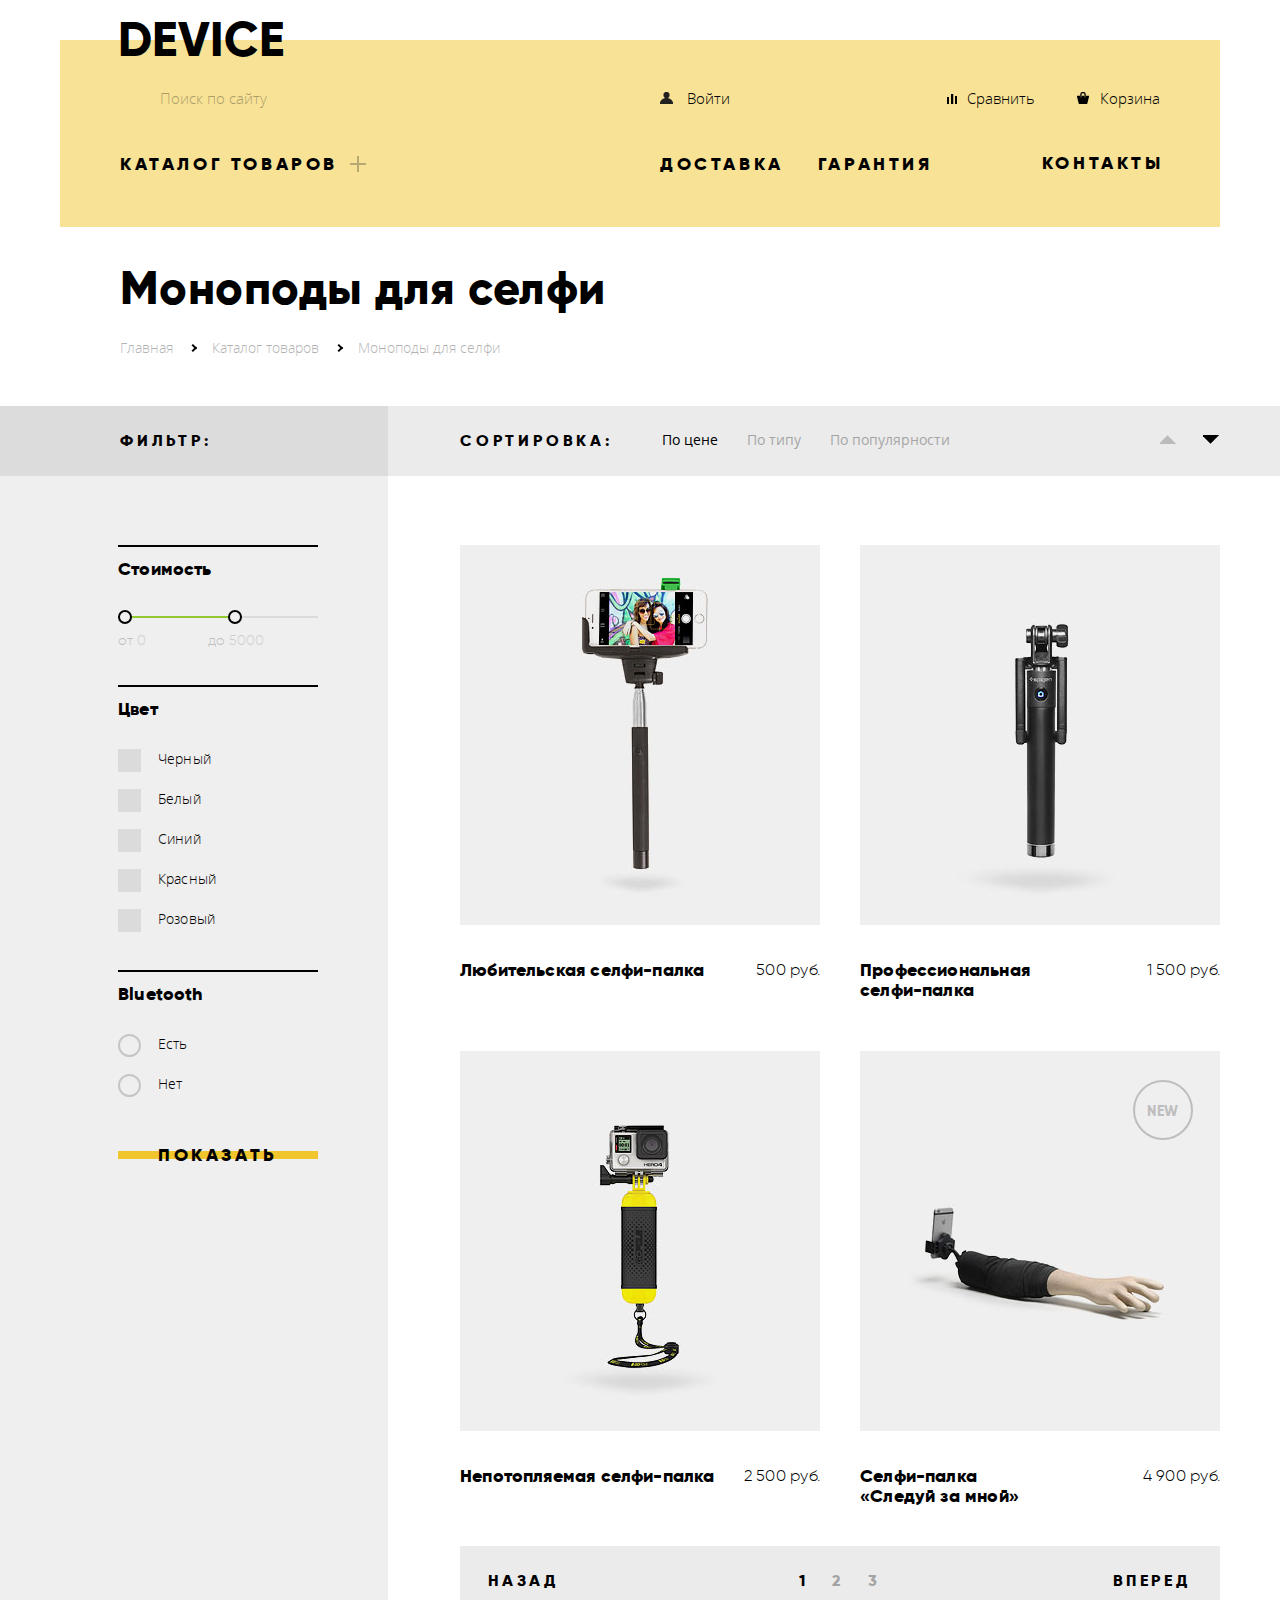
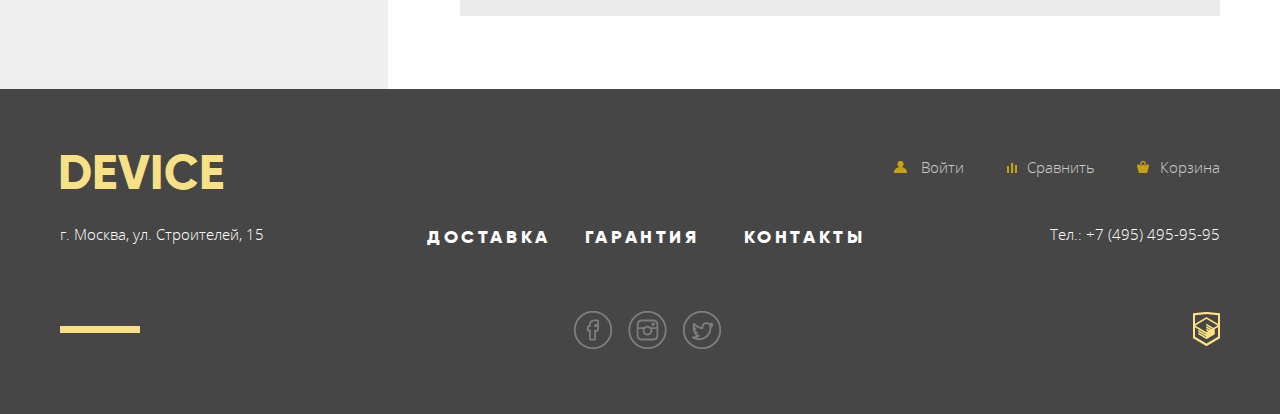
==== commit e3935499: "Проект на сдачу 2" ====
--- a/catalog.html
+++ b/catalog.html
@@ -11,13 +11,13 @@
     <header class="container">
       <div class="main-header main-header_inner-page">
 
-        <h1 class="logo-block">
-          <a href="#" class="logo">Device</a>
-        </h1>
+        <div class="logo-block">
+          <a href="index.html" class="logo">Device</a>
+        </div>
 
         <div class="main-header__user">
           <div class="search main-header__col">
-            <form action="#" method="get">
+            <form action="search.html" method="get">
               <input type="search" class="search__text" name="search-text" placeholder="Поиск по сайту">
               <button type="submit" class="search__button">
                 <span class="search__button-text">Найти</span>
@@ -26,49 +26,49 @@
           </div>
           <ul class="user main-header__col main-header__col_right">
             <li class="user__item user__item_login">
-              <a href="#" class="user__link user__link_login">Войти</a>
+              <a href="login.html" class="user__link user__link_login">Войти</a>
             </li>
             <li class="user__item">
-              <a href="#" class="user__link user__link_compare">Сравнить</a>
+              <a href="compare.html" class="user__link user__link_compare">Сравнить</a>
             </li>
             <li class="user__item">
-              <a href="#" class="user__link user__link_basket">Корзина</a>
+              <a href="basket.html" class="user__link user__link_basket">Корзина</a>
             </li>
           </ul>
         </div>
 
         <nav class="main-nav">
           <div class="main-header__col">
-            <a href="#" class="main-nav__item main-nav__item_dropdown">Каталог товаров</a>
+            <a href="catalog.html" class="main-nav__item main-nav__item_dropdown">Каталог товаров</a>
           </div>
           <div class="main-header__col main-header__col_right">
-            <a href="#" class="main-nav__item">Доставка</a>
-            <a href="#" class="main-nav__item">Гарантия</a>
-            <a href="#" class="main-nav__item main-nav__item_contacts">Контакты</a>
+            <a href="delivery.html" class="main-nav__item">Доставка</a>
+            <a href="warranty.html" class="main-nav__item">Гарантия</a>
+            <a href="contacts.html" class="main-nav__item main-nav__item_contacts">Контакты</a>
           </div>
           <div class="container catalog-menu">
             <ul class="catalog-menu__col">
               <li class="catalog-menu__item">
-                <a href="#" class="catalog-menu__link">Виртуальная реальность</a>
-              </li>
-              <li class="catalog-menu__item">
-                <a href="#" class="catalog-menu__link">Моноподы для селфи</a>
-              </li>
-              <li class="catalog-menu__item">
-                <a href="#" class="catalog-menu__link">Экшн-камеры</a>
+                <a href="catalog.html?category=vr" class="catalog-menu__link">Виртуальная реальность</a>
+              </li>
+              <li class="catalog-menu__item">
+                <a href="catalog.html?category=selfipods" class="catalog-menu__link">Моноподы для селфи</a>
+              </li>
+              <li class="catalog-menu__item">
+                <a href="catalog.html?category=actioncameras" class="catalog-menu__link">Экшн-камеры</a>
               </li>
             </ul>
             <ul class="catalog-menu__col">
               <li class="catalog-menu__item">
-                <a href="#" class="catalog-menu__link">Фитнесс-браслеты</a>
-              </li>
-              <li class="catalog-menu__item">
-                <a href="#" class="catalog-menu__link">Умные часы</a>
+                <a href="catalog.html?category=fitnessbracers" class="catalog-menu__link">Фитнесс-браслеты</a>
+              </li>
+              <li class="catalog-menu__item">
+                <a href="catalog.html?category=smartwatches" class="catalog-menu__link">Умные часы</a>
               </li>
             </ul>
             <ul class="catalog-menu__col">
               <li class="catalog-menu__item">
-                <a href="#" class="catalog-menu__link">Квадрокоптеры</a>
+                <a href="catalog.html?category=quadrocopters" class="catalog-menu__link">Квадрокоптеры</a>
               </li>
             </ul>
           </div>
@@ -84,10 +84,10 @@
 
       <div class="container">
         <div class="breadcrumbs">
-          <a href="#" class="breadcrumbs__item">
+          <a href="index.html" class="breadcrumbs__item">
             <span class="breadcrumbs__item-text">Главная</span>
           </a>
-          <a href="#" class="breadcrumbs__item">
+          <a href="catalog.html" class="breadcrumbs__item">
             <span class="breadcrumbs__item-text">Каталог товаров</span>
           </a>
           <a class="breadcrumbs__item">
@@ -103,12 +103,12 @@
             <div class="catalog-td sorting">
               <h2 class="sorting__title">Сортировка:</h2>
               <div class="sorting-type">
-                <a href="#" class="sorting-type__item sorting-type__item_active">По цене</a>
-                <a href="#" class="sorting-type__item">По типу</a>
-                <a href="#" class="sorting-type__item">По популярности</a>
+                <a href="catalog.html?sorting-type=price" class="sorting-type__item sorting-type__item_active">По цене</a>
+                <a href="catalog.html?sorting-type=type" class="sorting-type__item">По типу</a>
+                <a href="catalog.html?sorting-type=popularity" class="sorting-type__item">По популярности</a>
               </div>
               <div class="sorting-order">
-                <a href="#" class="sorting-order__item sorting-order__item_asc">По возрастанию</a>
+                <a href="catalog.html?sorting-order=asc" class="sorting-order__item sorting-order__item_asc">По возрастанию</a>
                 <a class="sorting-order__item sorting-order__item_desc sorting-order__item_active">По убыванию</a>
               </div>
             </div>
@@ -121,7 +121,7 @@
           <div class="catalog-tr">
 
             <aside class="catalog-td catalog-filter">
-              <form action="#" method="get">
+              <form action="catalog.html" method="get">
 
                 <fieldset class="filter filter_price">
                   <legend class="filter__title">Стоимость</legend>
@@ -190,17 +190,17 @@
                   <div class="catalog-item__preview">
                     <img src="img/catalog-item__amateur-selfie-stick.jpg" class="catalog-item__img" width="360" height="380" alt="Любительская селфи-палка">
                     <div class="catalog-item__overlay">
-                      <a href="#" class="button catalog-item__button">
-                        <span class="button__text">Показать</span>
+                      <a href="basket.html" class="button catalog-item__button">
+                        <span class="button__text">В корзину</span>
                       </a>
                       <div class="catalog-item__compare">
-                        <a href="#" class="catalog-item__compare-link">Добавить к сравнению</a>
+                        <a href="compare.html" class="catalog-item__compare-link">Добавить к сравнению</a>
                       </div>
                     </div>
                   </div>
                   <div class="catalog-item__text">
                     <h2 class="catalog-item__title">
-                      <a href="#">Любительская селфи-палка</a>
+                      <a href="catalog/amateur-selfie-stick.html">Любительская селфи-палка</a>
                     </h2>
                     <span class="catalog-item__price">500 руб.</span>
                   </div>
@@ -210,17 +210,17 @@
                   <div class="catalog-item__preview">
                     <img src="img/catalog-item__professional-selfie-stick.jpg" class="catalog-item__img" width="360" height="380" alt="Профессиональная селфи-палка">
                     <div class="catalog-item__overlay">
-                      <a href="#" class="button catalog-item__button">
-                        <span class="button__text">Показать</span>
+                      <a href="basket.html" class="button catalog-item__button">
+                        <span class="button__text">В корзину</span>
                       </a>
                       <div class="catalog-item__compare">
-                        <a href="#" class="catalog-item__compare-link">Добавить к сравнению</a>
+                        <a href="compare.html" class="catalog-item__compare-link">Добавить к сравнению</a>
                       </div>
                     </div>
                   </div>
                   <div class="catalog-item__text">
                     <h2 class="catalog-item__title">
-                      <a href="#">Профессиональная<br>селфи-палка</a>
+                      <a href="catalog/professional-selfie-stick.html">Профессиональная<br>селфи-палка</a>
                     </h2>
                     <span class="catalog-item__price">1 500 руб.</span>
                   </div>
@@ -230,17 +230,17 @@
                   <div class="catalog-item__preview">
                     <img src="img/catalog-item__insubmersible-selfie-stick.jpg" class="catalog-item__img" width="360" height="380" alt="Непотопляемая селфи-палка">
                     <div class="catalog-item__overlay">
-                      <a href="#" class="button catalog-item__button">
-                        <span class="button__text">Показать</span>
+                      <a href="basket.html" class="button catalog-item__button">
+                        <span class="button__text">В корзину</span>
                       </a>
                       <div class="catalog-item__compare">
-                        <a href="#" class="catalog-item__compare-link">Добавить к сравнению</a>
+                        <a href="compare.html" class="catalog-item__compare-link">Добавить к сравнению</a>
                       </div>
                     </div>
                   </div>
                   <div class="catalog-item__text">
                     <h2 class="catalog-item__title">
-                      <a href="#">Непотопляемая селфи-палка</a>
+                      <a href="catalog/insubmersible-selfie-stick.html">Непотопляемая селфи-палка</a>
                     </h2>
                     <span class="catalog-item__price">2 500 руб.</span>
                   </div>
@@ -250,17 +250,17 @@
                   <div class="catalog-item__preview">
                     <img src="img/catalog-item__follow-me-selfie-stick.jpg" class="catalog-item__img" width="360" height="380" alt="Селфи-палка «Следуй за мной»">
                     <div class="catalog-item__overlay">
-                      <a href="#" class="button catalog-item__button">
-                        <span class="button__text">Показать</span>
+                      <a href="basket.html" class="button catalog-item__button">
+                        <span class="button__text">В корзину</span>
                       </a>
                       <div class="catalog-item__compare">
-                        <a href="#" class="catalog-item__compare-link">Добавить к сравнению</a>
+                        <a href="compare.html" class="catalog-item__compare-link">Добавить к сравнению</a>
                       </div>
                     </div>
                   </div>
                   <div class="catalog-item__text">
                     <h2 class="catalog-item__title">
-                      <a href="#">Селфи-палка<br>«Следуй за мной»</a>
+                      <a href="catalog/follow-me-selfie-stick.html">Селфи-палка<br>«Следуй за мной»</a>
                     </h2>
                     <span class="catalog-item__price">4 900 руб.</span>
                   </div>
@@ -269,15 +269,15 @@
               </div>
 
               <div class="catalog-nav">
-                <a href="#" class="catalog-nav__direction">
+                <a class="catalog-nav__direction">
                   <span class="catalog-nav__direction-text">Назад</span>
                 </a>
                 <div class="catalog-pagination">
                   <a class="catalog-pagination__item catalog-pagination__item_active">1</a>
-                  <a href="#" class="catalog-pagination__item">2</a>
-                  <a href="#" class="catalog-pagination__item">3</a>
+                  <a href="catalog.html?page=2" class="catalog-pagination__item">2</a>
+                  <a href="catalog.html?page=3" class="catalog-pagination__item">3</a>
                 </div>
-                <a href="#" class="catalog-nav__direction">
+                <a href="catalog.html?page=2" class="catalog-nav__direction">
                   <span class="catalog-nav__direction-text">Вперед</span>
                 </a>
               </div>
@@ -294,16 +294,16 @@
       <div class="container">
 
         <div class="main-footer__row-top">
-          <a href="#" class="logo logo_main-footer">Device</a>
+          <a href="index.html" class="logo logo_main-footer">Device</a>
           <ul class="user user_main-footer">
             <li class="user__item user__item_login">
-              <a href="#" class="user__link user__link_login user__link_main-footer">Войти</a>
+              <a href="login.html" class="user__link user__link_login user__link_main-footer">Войти</a>
             </li>
             <li class="user__item">
-              <a href="#" class="user__link user__link_compare user__link_main-footer">Сравнить</a>
+              <a href="compare.html" class="user__link user__link_compare user__link_main-footer">Сравнить</a>
             </li>
             <li class="user__item">
-              <a href="#" class="user__link user__link_basket user__link_main-footer">Корзина</a>
+              <a href="basket.html" class="user__link user__link_basket user__link_main-footer">Корзина</a>
             </li>
           </ul>
         </div>
@@ -311,18 +311,18 @@
         <div class="main-footer__row-center">
           <p class="main-footer__address">г. Москва, ул. Строителей, 15</p>
           <div class="main-nav main-nav_main-footer">
-            <a href="#" class="main-nav__item">Доставка</a>
-            <a href="#" class="main-nav__item main-nav__item_warranty">Гарантия</a>
-            <a href="#" class="main-nav__item">Контакты</a>
+            <a href="delivery.html" class="main-nav__item">Доставка</a>
+            <a href="warranty.html" class="main-nav__item main-nav__item_warranty">Гарантия</a>
+            <a href="contacts.html" class="main-nav__item">Контакты</a>
           </div>
           <p class="main-footer__tel">Тел.: +7 (495) 495-95-95</p>
         </div>
 
         <div class="main-footer__row-bottom">
           <div class="social">
-            <a class="social__button social__button_fb" href="#">Facebook</a>
-            <a class="social__button social__button_inst" href="#">Instagram</a>
-            <a class="social__button social__button_tw" href="#">Twitter</a>
+            <a class="social__button social__button_fb" href="http://fb.com">Facebook</a>
+            <a class="social__button social__button_inst" href="http://instagram.com">Instagram</a>
+            <a class="social__button social__button_tw" href="http://twitter.com">Twitter</a>
           </div>
           <a href="https://htmlacademy.ru" class="main-footer__copyright">"HTML Academy"></a>
         </div>
--- a/css/style.css
+++ b/css/style.css
@@ -4,7 +4,8 @@
 
 @font-face {
 	font-family: "Open Sans";
-	src: url(../fonts/OpenSans-Regular.woff2) format("woff2"),
+	src: local("Open Sans Regular"),
+		 url(../fonts/OpenSans-Regular.woff2) format("woff2"),
 		 url(../fonts/OpenSans-Regular.woff) format("woff");
 	font-style: normal;
 	font-weight: normal;
@@ -12,7 +13,8 @@
 
 @font-face {
 	font-family: "Open Sans";
-	src: url(../fonts/OpenSans-Light.woff2) format("woff2"),
+	src: local("Open Sans Light"),
+		 url(../fonts/OpenSans-Light.woff2) format("woff2"),
 		 url(../fonts/OpenSans-Light.woff) format("woff");
 	font-style: normal;
 	font-weight: 300;
@@ -20,7 +22,8 @@
 
 @font-face {
 	font-family: "Gilroy";
-	src: url(../fonts/Gilroy-Light.woff2) format("woff2"),
+	src: local("Gilroy Light"),
+		 url(../fonts/Gilroy-Light.woff2) format("woff2"),
 		 url(../fonts/Gilroy-Light.woff) format("woff");
 	font-style: normal;
 	font-weight: 300;
@@ -28,7 +31,8 @@
 
 @font-face {
 	font-family: "Gilroy";
-	src: url(../fonts/Gilroy-ExtraBold.woff2) format("woff2"),
+	src: local("Gilroy ExtraBold"),
+		 url(../fonts/Gilroy-ExtraBold.woff2) format("woff2"),
 		 url(../fonts/Gilroy-ExtraBold.woff) format("woff");
 	font-style: normal;
 	font-weight: bold;
@@ -60,10 +64,8 @@
 	vertical-align: top;
 }
 
-h1,
-.logo {
+h1 {
 	margin: 0;
-	margin-left: -2px;
 	font: bold 48px/1em "Gilroy", Arial, sans-serif;
 	letter-spacing: 0.01em;
 	text-transform: uppercase;
@@ -95,6 +97,8 @@
 .button {
 	position: relative;
 	display: inline-block;
+	max-height: 40px;
+	padding: 0;
 	font: bold 18px/40px "Gilroy", Arial, sans-serif;
 	letter-spacing: 0.2em;
 	text-align: center;
@@ -102,6 +106,7 @@
 	color: inherit;
 	background-color: transparent;
 	border: none;
+	overflow: hidden;
 	cursor: pointer;
 }
 .button::before {
@@ -133,11 +138,11 @@
 
 .main-header__user::after,
 .main-nav::after,
-.slider::after,
 .slide::after,
 .slide-stats::after,
 .categories::after,
 .services-block::after,
+.services-description-block::after,
 .info::after,
 .main-footer__row-top::after,
 .main-footer__row-center::after,
@@ -179,6 +184,23 @@
 	left: 60px;
 }
 
+.logo {
+	margin: 0;
+	margin-left: -2px;
+	font: bold 48px/1em "Gilroy", Arial, sans-serif;
+	letter-spacing: 0.01em;
+	text-transform: uppercase;
+	color: inherit;
+}
+.main-header .logo:hover {
+	color: #464646;
+	opacity: 1;
+}
+.main-header .logo:active {
+	color: #666;
+	opacity: 1;
+}
+
 .main-header__user {
 	margin-bottom: 30px;
 	line-height: 36px;
@@ -199,12 +221,28 @@
 	font-size: 0;
 }
 
+.search-form {
+	position: relative;
+}
+.search-form::before {
+	content: "";
+	position: absolute;
+	left: 3px;
+	top: 15px;
+	display: block;
+	width: 16px;
+	height: 16px;
+	background: transparent url(../img/spritesheet.png) no-repeat;
+	background-position: -124px 0;
+}
+
 .search__text {
+	position: relative;
 	vertical-align: top;
 	width: 356px;
 	padding: 4px 40px 5px;
 	font-size: 15px;
-	background: transparent url(../img/search-icon.png) 3px 15px no-repeat;
+	background-color: transparent;
 	border: none;
 	border-top: 2px solid #f7e296;
 	border-bottom: 2px solid #f7e296;
@@ -265,6 +303,7 @@
 	color: #fff;
 	background-color: #000;
 }
+
 .search__button:active .search__button-text {
 	color: #fff;
 	opacity: 0.3;
@@ -296,22 +335,21 @@
 	content: "";
 	position: absolute;
 	display: block;
-	background-image: url(../img/user-icon.png);
-	background-repeat: no-repeat;
+	background: transparent url(../img/spritesheet.png) no-repeat;
 }
 .user__link_login::before {
 	left: 0;
 	top: 4px;
 	width: 13px;
 	height: 12px;
-	background-position: -22px 0;
+	background-position: -98px 0;
 }
 .user__link_compare::before {
 	left: 7px;
 	top: 6px;
 	width: 10px;
 	height: 10px;
-	background-position: -12px 0;
+	background-position: -78px 0;
 }
 .user__link_basket {
 	padding-left: 40px;
@@ -321,7 +359,7 @@
 	top: 4px;
 	width: 12px;
 	height: 12px;
-	background-position: 0 0;
+	background-position: -54px 0;
 }
 
 /* ----- Main navigation ----- */
@@ -400,11 +438,15 @@
 
 /* ----- Slider ----- */
 
+.slider-block {
+	position: relative;
+	margin-bottom: 94px;
+	font-size: 0;
+	white-space: nowrap;
+	overflow: hidden;
+}
 .slider {
 	position: relative;
-	height: 500px;
-	margin-bottom: 94px;
-	overflow: hidden;
 }
 .slider::before {
 	content: "";
@@ -420,10 +462,13 @@
 /* ----- Slide of slider ----- */
 
 .slide {
-	float: left;
-	position: relative;
+	position: relative;
+	display: inline-block;
+	vertical-align: top;
 	width: 100%;
-	height: 100%;
+	font-size: 15px;
+	line-height: 0;
+	white-space: normal;
 	overflow: hidden;
 }
 
@@ -439,20 +484,26 @@
 .slide__img_selfi {
 	top: 2px;
 	left: 90px;
+	width: 384px;
+	height: 486px;
 }
 .slide__img_bracer {
 	top: 14px;
 	left: 116px;
+	width: 345px;
+	height: 485px;
 }
 .slide__img_quadrocopter {
 	top: 67px;
 	left: 31px;
+	width: 526px;
+	height: 334px;
 }
 
 .slide__description {
 	float: left;
 	position: relative;
-	padding-top: 82px;
+	padding: 82px 0 20px;
 	width: 500px;
 }
 .slide__description::before {
@@ -484,6 +535,7 @@
 .slide__text {
 	margin: 0;
 	margin-bottom: 43px;
+	line-height: 2em;
 	letter-spacing: 0.01em;
 }
 
@@ -518,9 +570,10 @@
 
 .slider-pagination {
 	position: absolute;
-	top: 330px;
+	bottom: 160px;
 	right: 61px;
 	font-size: 0;
+	line-height: 10px;
 }
 
 .slider-pagination__item {
@@ -548,6 +601,7 @@
 .categories {
 	margin-bottom: 85px;
 }
+
 .categories-item {
 	float: left;
 	width: 160px;
@@ -572,6 +626,10 @@
 	position: relative;
 	top: 50%;
 	display: block;
+	width: auto;
+    max-width: 140px;
+    height: auto;
+    max-height: 140px;
 	margin: 0 auto;
 	-webkit-transform: translateY(-50%);
 			transform: translateY(-50%);
@@ -617,9 +675,8 @@
 
 .services-menu {
 	float: left;
-	width: 284px;
+	width: 277px;
 	padding: 80px 0 71px;
-	border-right: 7px solid #000;
 }
 
 .services-menu__button {
@@ -627,6 +684,7 @@
 	width: 160px;
 	margin-bottom: 24px;
 	padding-left: 11px;
+	overflow: visible;
 }
 .services-menu__button:last-child {
 	margin-bottom: 0;
@@ -649,20 +707,28 @@
 	background-color: #000;
 }
 
+.services-description-block {
+	position: relative;
+	float: left;
+	width: 876px;
+	font-size: 0;
+	line-height: 0;
+	border-left: 7px solid #000;
+	white-space: nowrap;
+	overflow: hidden;
+}
+
 .services-description {
 	position: relative;
-	float: left;
-	width: 876px;
-	height: 318px;
-	overflow: hidden;
 }
 
 .services-item {
 	position: relative;
-	float: left;
+	display: inline-block;
+	vertical-align: top;
 	width: 100%;
-	height: 100%;
-	padding: 70px 60px 0 116px;
+	padding: 70px 60px 54px 116px;
+	white-space: normal;
 }
 
 .services-item__img {
@@ -692,6 +758,8 @@
 	width: 460px;
 	margin: 0;
 	margin-bottom: 1em;
+	font-size: 15px;
+	line-height: 2em;
 	letter-spacing: 0.27px;
 }
 
@@ -700,32 +768,50 @@
 .logos {
 	margin-bottom: 93px;
 	font-size: 0;
+	line-height: 0;
 }
 
 .logos__item {
 	display: inline-block;
 	vertical-align: top;
 	position: relative;
+	width: 260px;
+	height: 100px;
 	margin-right: 40px;
-}
-.logos__item:last-child {
+	background-position: 0 -100px;
+	background-repeat: no-repeat;
+}
+.logos__item:nth-child(4n) {
 	margin-right: 0;
 }
-
-.logos__img-hover {
-	position: absolute;
-	left: 0;
-	top: 0;
+.logos__item:hover {
+	background-position: 0 0;
+}
+.logos__item_dji {
+	background-image: url(../img/logos__dji-hover.jpg);
+}
+.logos__item_sp-gadjets {
+	background-image: url(../img/logos__sp-gadjets-hover.jpg);
+}
+.logos__item_gopro {
+	background-image: url(../img/logos__gopro-hover.jpg);
+}
+.logos__item_vive {
+	background-image: url(../img/logos__vive-hover.jpg);
+}
+
+.logos__img {
+	width: 100%;
+	height: 100%;
+}
+.logos__item:hover .logos__img {
 	display: none;
 }
-.logos__item:hover .logos__img-hover {
-	display: block;
-}
 
 /* ----- Information ----- */
 
 .info {
-	margin-bottom: 82px;
+	margin-bottom: 73px;
 }
 
 .about,
@@ -776,7 +862,6 @@
 	position: relative;
 	padding-left: 35px;
 }
-
 .about-list__item::before {
 	content: "";
 	position: absolute;
@@ -800,6 +885,11 @@
 	margin: 10px 0 70px;
 }
 
+.contacts__map-img {
+	width: 560px;
+	height: 222px;
+}
+
 /* ----- Footer ----- */
 
 .main-footer {
@@ -833,6 +923,7 @@
 
 .user_main-footer {
 	float: right;
+	max-width: 500px;
 }
 
 .user__link_main-footer {
@@ -843,14 +934,24 @@
 }
 .user__link_main-footer:active {
 	opacity: 0.3;
-}
-.user__link_main-footer::before {
-	background-image: url(../img/user-icon_main-footer.png);
 }
 
 .user_main-footer .user__item_login {
 	width: auto;
 	min-width: 86px;
+	margin-left: 20px;
+}
+
+.user_main-footer .user__link_login::before {
+	background-position: -111px 0;
+}
+
+.user_main-footer .user__link_compare::before {
+	background-position: -88px 0;
+}
+
+.user_main-footer .user__link_basket::before {
+	background-position: -66px 0;
 }
 
 /* ----- Second row ----- */
@@ -872,9 +973,11 @@
 
 .main-nav_main-footer {
 	float: left;
+	max-width: 500px;
 	padding: 0 7px;
 	line-height: 36px;
 }
+
 .main-nav_main-footer .main-nav__item:hover {
 	opacity: 0.6;
 }
@@ -914,6 +1017,7 @@
 
 .social {
 	float: left;
+	max-width: 180px;
 	margin-left: 500px;
 	padding: 0 6px;
 	font-size: 0;
@@ -924,13 +1028,13 @@
 	vertical-align: top;
 	width: 39px;
 	height: 38px;
-	margin-right: 15px;
-	background-image: url(../img/social__button.png);
+	margin: 1px 7.5px;
+	background: transparent url(../img/spritesheet.png) no-repeat;
 	opacity: 0.3;
 }
-.social__button:last-child {
+/*.social__button:last-child {
 	margin-right: 0;
-}
+}*/
 .social__button:hover {
 	opacity: 0.6;
 }
@@ -938,15 +1042,15 @@
 	opacity: 0.1;
 }
 .social__button_fb {
-	background-position: 0 0;
+	background-position: -140px 0;
 }
 .social__button_inst {
-	margin-right: 16px;
-	background-position: -39px 0;
+	margin-right: 8.5px;
+	background-position: -179px 0;
 }
 .social__button_tw {
 	width: 38px;
-	background-position: -78px 0;
+	background-position: -218px 0;
 }
 
 /* ----- Copyright ----- */
@@ -957,7 +1061,7 @@
 	height: 34px;
 	margin: 2px 0;
 	font-size: 0;
-	background: transparent url(../img/copyright.png) no-repeat;
+	background: transparent url(../img/spritesheet.png) no-repeat;
 	background-position: 0 0;
 	opacity: 1;
 }
@@ -1022,7 +1126,7 @@
 	-webkit-transform: rotate(45deg) translateY(-2px);
 			transform: rotate(45deg) translateY(-2px);
 }
-.breadcrumbs__item:after {
+.breadcrumbs__item::after {
 	-webkit-transform: rotate(-45deg) translateY(2px);
 			transform: rotate(-45deg) translateY(2px);
 }
@@ -1095,6 +1199,7 @@
 
 .sorting-type {
 	float: left;
+	max-width: 450px;
 }
 
 .sorting-type__item {
@@ -1133,6 +1238,7 @@
 .sorting-order__item:hover {
 	opacity: 0.4;
 }
+
 .sorting-order__item:active,
 .sorting-order__item_active,
 .sorting-order__item_active:hover,
@@ -1529,4 +1635,128 @@
 .catalog-pagination__item_active:hover,
 .catalog-pagination__item_active:active {
 	opacity: 1;
+}
+
+/* ---------------------------------------------------------------------------------------------------- */
+/* ----- MODAL WINDOWS ----- */
+/* ---------------------------------------------------------------------------------------------------- */
+
+/* ----- Feedback ----- */
+
+.feedback {
+	position: fixed;
+	left: 50%;
+	top: 50%;
+	display: none;
+	width: 960px;
+	padding: 97px 100px 78px 100px;
+	font-size: 0;
+	background-color: #fff;
+	box-shadow: 0 10px 20px 0 rgba(0, 0, 0, 0.2);
+	-webkit-transform: translateX(-50%) translateY(-50%);
+			transform: translateX(-50%) translateY(-50%);
+}
+
+.feedback__label {
+	display: inline-block;
+	vertical-align: top;
+	margin-bottom: 37px;
+}
+.feedback__label_name {
+	margin-right: 40px;
+}
+.feedback__label_text {
+	width: 100%;
+	margin-bottom: 41px;
+}
+
+.feedback__title {
+	display: block;
+	margin: 0;
+	margin-bottom: 9px;
+	font: bold 18px/1em "Gilroy", Arial, sans-serif;
+}
+
+.feedback__text {
+	vertical-align: top;
+	width: 360px;
+	padding: 16px 20px;
+	border: none;
+	font: normal 14px/18px "Open Sans", Arial, sans-serif;
+	background-color: #f2f2f2;
+}
+.feedback__text_textarea {
+	max-width: 100%;
+	width: 100%;
+	max-height: 156px;
+	height: 156px;
+	resize: none;
+}
+
+.feedback ::-webkit-input-placeholder {
+	color:#000; opacity:0.4;
+}
+.feedback ::-moz-placeholder {
+	color:#000; opacity:0.4;
+}
+.feedback :-ms-input-placeholder {
+	color:#000; opacity:0.4;
+}
+.feedback ::placeholder {
+	color:#000; opacity:0.4;
+}
+
+.feedback__button {
+	width: 200px;
+}
+
+/* ----- Map ----- */
+
+.map {
+	position: fixed;
+	left: 50%;
+	top: 50%;
+	display: none;
+	width: 960px;
+	height: 560px;
+	background: #fff url(../img/map.jpg) center no-repeat;
+	box-shadow: 0 10px 20px 0 rgba(0, 0, 0, 0.2);
+	-webkit-transform: translateX(-50%) translateY(-50%);
+			transform: translateX(-50%) translateY(-50%);
+}
+
+/* ----- Close button ----- */
+
+.modal-close {
+	position: absolute;
+	right: 22px;
+	top: 23px;
+	display: block;
+	width: 54px;
+	height: 54px;
+	border: none;
+	border-radius: 50%;
+	background-color: #f0c52e;
+	opacity: 0.5;
+	cursor: pointer;
+}
+.modal-close:hover {
+	opacity: 1;
+}
+.modal-close::before,
+.modal-close::after {
+	content: "";
+	position: absolute;
+	right: 12px;
+	top: 26px;
+	display: block;
+	width: 30px;
+	height: 2px;
+	background-color: #fff;
+	-webkit-transform: rotate(45deg);
+			transform: rotate(45deg);
+}
+.modal-close::after {
+	-webkit-transform: rotate(-45deg);
+			transform: rotate(-45deg);
 }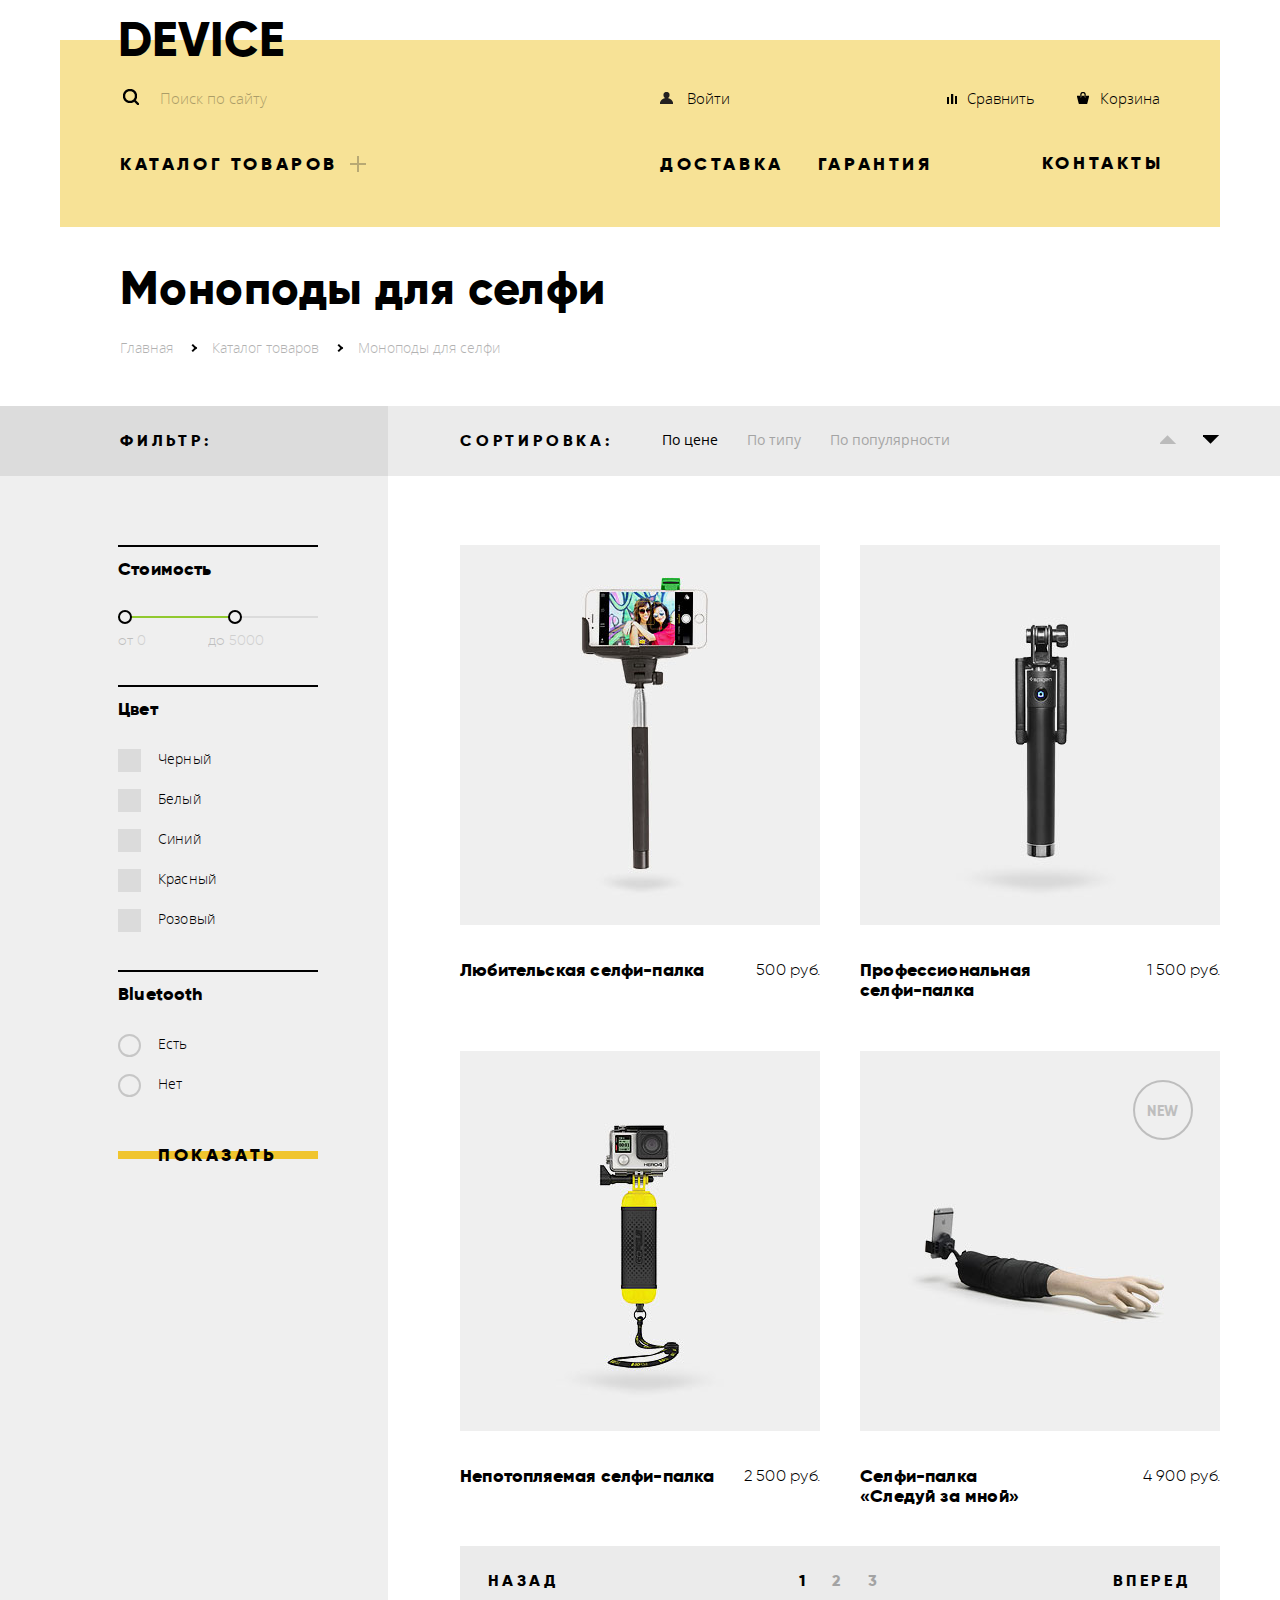
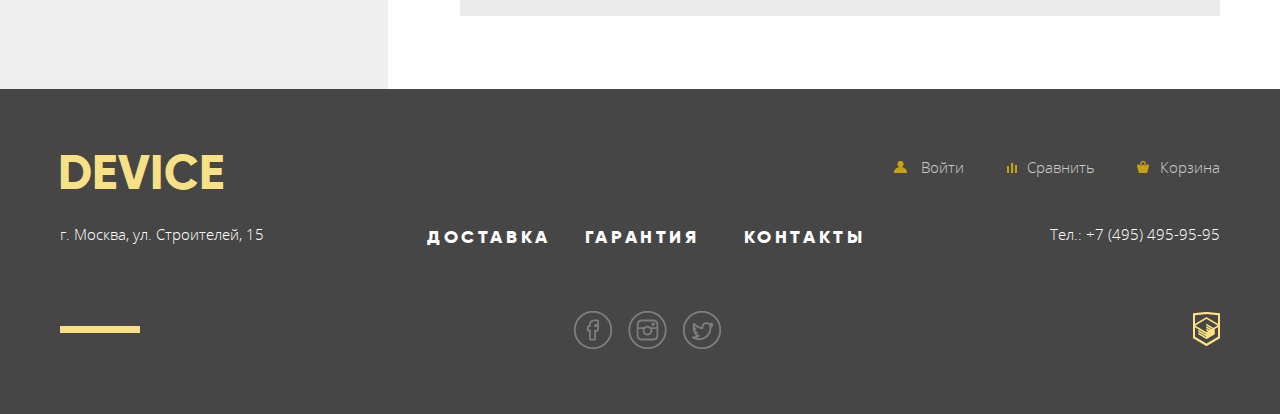
==== commit 8760391f: "Проект на сдачу 3" ====
--- a/catalog.html
+++ b/catalog.html
@@ -4,7 +4,7 @@
     <meta charset="utf-8">
     <title>Device - Каталог товаров</title>
     <link rel="stylesheet" href="css/normalize.css">
-    <link rel="stylesheet" href="css/style.css">
+    <link rel="stylesheet" href="css/style.min.css">
   </head>
   <body>
 
@@ -17,7 +17,7 @@
 
         <div class="main-header__user">
           <div class="search main-header__col">
-            <form action="search.html" method="get">
+            <form action="https://echo.htmlacademy.ru/" method="get" class="search-form">
               <input type="search" class="search__text" name="search-text" placeholder="Поиск по сайту">
               <button type="submit" class="search__button">
                 <span class="search__button-text">Найти</span>
@@ -38,39 +38,39 @@
         </div>
 
         <nav class="main-nav">
-          <div class="main-header__col">
+          <div class="main-header__col catalog-contaner">
             <a href="catalog.html" class="main-nav__item main-nav__item_dropdown">Каталог товаров</a>
+            <div class="container catalog-menu">
+              <ul class="catalog-menu__col">
+                <li class="catalog-menu__item">
+                  <a href="catalog.html?category=vr" class="catalog-menu__link">Виртуальная реальность</a>
+                </li>
+                <li class="catalog-menu__item">
+                  <a href="catalog.html?category=selfipods" class="catalog-menu__link">Моноподы для селфи</a>
+                </li>
+                <li class="catalog-menu__item">
+                  <a href="catalog.html?category=actioncameras" class="catalog-menu__link">Экшн-камеры</a>
+                </li>
+              </ul>
+              <ul class="catalog-menu__col">
+                <li class="catalog-menu__item">
+                  <a href="catalog.html?category=fitnessbracers" class="catalog-menu__link">Фитнесс-браслеты</a>
+                </li>
+                <li class="catalog-menu__item">
+                  <a href="catalog.html?category=smartwatches" class="catalog-menu__link">Умные часы</a>
+                </li>
+              </ul>
+              <ul class="catalog-menu__col">
+                <li class="catalog-menu__item">
+                  <a href="catalog.html?category=quadrocopters" class="catalog-menu__link">Квадрокоптеры</a>
+                </li>
+              </ul>
+            </div>
           </div>
           <div class="main-header__col main-header__col_right">
             <a href="delivery.html" class="main-nav__item">Доставка</a>
             <a href="warranty.html" class="main-nav__item">Гарантия</a>
             <a href="contacts.html" class="main-nav__item main-nav__item_contacts">Контакты</a>
-          </div>
-          <div class="container catalog-menu">
-            <ul class="catalog-menu__col">
-              <li class="catalog-menu__item">
-                <a href="catalog.html?category=vr" class="catalog-menu__link">Виртуальная реальность</a>
-              </li>
-              <li class="catalog-menu__item">
-                <a href="catalog.html?category=selfipods" class="catalog-menu__link">Моноподы для селфи</a>
-              </li>
-              <li class="catalog-menu__item">
-                <a href="catalog.html?category=actioncameras" class="catalog-menu__link">Экшн-камеры</a>
-              </li>
-            </ul>
-            <ul class="catalog-menu__col">
-              <li class="catalog-menu__item">
-                <a href="catalog.html?category=fitnessbracers" class="catalog-menu__link">Фитнесс-браслеты</a>
-              </li>
-              <li class="catalog-menu__item">
-                <a href="catalog.html?category=smartwatches" class="catalog-menu__link">Умные часы</a>
-              </li>
-            </ul>
-            <ul class="catalog-menu__col">
-              <li class="catalog-menu__item">
-                <a href="catalog.html?category=quadrocopters" class="catalog-menu__link">Квадрокоптеры</a>
-              </li>
-            </ul>
           </div>
         </nav>
       </div>
@@ -330,5 +330,7 @@
       </div>
     </footer>
 
+    <script src="js/script.min.js"></script>
+
   </body>
 </html>--- a/css/style.min.css
+++ b/css/style.min.css
@@ -0,0 +1 @@
+@font-face{font-family:"Open Sans";src:local("Open Sans Regular"),url(../fonts/OpenSans-Regular.woff2) format("woff2"),url(../fonts/OpenSans-Regular.woff) format("woff");font-style:normal;font-weight:400}@font-face{font-family:"Open Sans";src:local("Open Sans Light"),url(../fonts/OpenSans-Light.woff2) format("woff2"),url(../fonts/OpenSans-Light.woff) format("woff");font-style:normal;font-weight:300}@font-face{font-family:"Gilroy";src:local("Gilroy Light"),url(../fonts/Gilroy-Light.woff2) format("woff2"),url(../fonts/Gilroy-Light.woff) format("woff");font-style:normal;font-weight:300}@font-face{font-family:"Gilroy";src:local("Gilroy ExtraBold"),url(../fonts/Gilroy-ExtraBold.woff2) format("woff2"),url(../fonts/Gilroy-ExtraBold.woff) format("woff");font-style:normal;font-weight:700}*,::after,::before{-webkit-box-sizing:border-box;-moz-box-sizing:border-box;box-sizing:border-box}body{font:300 15px/2em "Open Sans",Arial,sans-serif;color:#000}a{text-decoration:none;color:inherit}img{vertical-align:top}h1,h2{margin:0;letter-spacing:.01em}h1{text-transform:uppercase;font:700 48px/1em "Gilroy",Arial,sans-serif}.button,h1,h2{color:inherit}h2{font:700 47px/1.19em "Gilroy",Arial,sans-serif}.container{position:relative;width:1240px;margin:0 auto;padding:0 40px}.button{position:relative;display:inline-block;max-height:40px;padding:0;font:700 18px/40px "Gilroy",Arial,sans-serif;letter-spacing:.2em;text-align:center;text-transform:uppercase;background-color:transparent;border:none;overflow:hidden;cursor:pointer}.button::before{content:"";position:absolute;top:16px;left:0;display:block;width:100%;height:8px;background:#f0c52e;-webkit-transition:top .5s,height .5s;transition:top .5s,height .5s}.button:hover::before{top:0;height:100%}.button__text{position:relative;vertical-align:top}.catalog-item__text::after,.catalog-menu::after,.catalog-nav::after,.categories::after,.info::after,.main-footer__row-bottom::after,.main-footer__row-center::after,.main-footer__row-top::after,.main-header__user::after,.main-nav::after,.services-block::after,.services-item::after,.slide-stats::after,.slide::after,.sorting-type::after,.sorting::after{content:"";visibility:hidden;display:block;height:0;clear:both}.main-header{position:relative;z-index:200;margin-top:40px;padding:34px 60px 51px;background-color:#f7e296}.main-header a:hover{opacity:.6}.button:active .button__text,.main-header a:active{opacity:.3}.logo-block{position:absolute;top:-24px;left:60px}.logo{margin:0 0 0 -2px;font:700 48px/1em "Gilroy",Arial,sans-serif;letter-spacing:.01em;text-transform:uppercase;color:inherit}.main-header .logo:hover{color:#464646;opacity:1}.main-header .logo:active{color:#666;opacity:1}.main-header__user{margin-bottom:30px;line-height:36px}.main-header__col{float:left;width:500px;margin-right:40px}.main-header__col_right{float:right;margin-right:0}.search{font-size:0}.search-form,.search__text{position:relative}.search-form::before{content:"";position:absolute;left:3px;top:15px;display:block;width:16px;height:16px;background:url(../img/spritesheet.png) no-repeat;background-position:-124px 0}.search__text{vertical-align:top;width:356px;padding:4px 40px 5px;font-size:15px;background-color:transparent;border:none;border-top:2px solid #f7e296;border-bottom:2px solid #f7e296}.search__text::-webkit-input-placeholder{color:#000;opacity:.3}.search__text::-moz-placeholder{color:#000;opacity:.3}.search__text:-ms-input-placeholder{color:#000;opacity:.3}.search__text::placeholder{color:#000;opacity:.3}.search__text:hover::-webkit-input-placeholder{opacity:.6}.search__text:hover::-moz-placeholder{opacity:.6}.search__text:hover:-ms-input-placeholder{opacity:.6}.search__text:hover::placeholder{opacity:.6}.search__text:focus{border-bottom:2px solid #000;outline:none}.search__text:focus::-webkit-input-placeholder{opacity:1}.search__text:focus::-moz-placeholder{opacity:1}.search__text:focus:-ms-input-placeholder{opacity:1}.search__text:focus::placeholder{opacity:1}.search__button{display:inline-block;vertical-align:top;padding:4px 19px 5px;font-size:15px;border:2px solid #000;outline:none;background-color:transparent;opacity:0}.search__text:focus+.search__button{opacity:1}.search__text:focus+.search__button:hover{color:#fff;background-color:#000;opacity:1}.search__button:active{background-color:#000;opacity:1}.search__button:active .search__button-text{color:#fff;opacity:.3}.user{margin:0;padding:6px 0;list-style:none}.user__item{float:left;min-width:100px;margin-left:20px}.user__item_login{width:260px;margin-left:0}.user__link{position:relative;padding-left:27px}.user__link::before{content:"";position:absolute;display:block;background:url(../img/spritesheet.png) no-repeat}.user__link_login::before{left:0;top:4px;width:13px;height:12px;background-position:-98px 0}.user__link_compare::before{left:7px;top:6px;width:10px;height:10px;background-position:-78px 0}.user__link_basket{padding-left:40px}.user__link_basket::before{left:17px;top:4px;width:12px;height:12px;background-position:-54px 0}.main-nav{position:relative;line-height:22px}.catalog-contaner{height:22px;overflow:hidden}.catalog-contaner:hover{overflow:visible}.main-nav__item{position:relative;margin-right:30px;font:700 18px/1.22em "Gilroy",Arial,sans-serif;letter-spacing:.2em;text-transform:uppercase}.main-nav__item_dropdown::after,.main-nav__item_dropdown::before{content:"";position:absolute;right:-28px;top:10px;display:block;width:16px;height:2px;background-color:#b8a974}.main-nav__item_dropdown::after{-webkit-transform:rotate(90deg);transform:rotate(90deg)}.main-nav__item_contacts{left:.2em;float:right;margin-right:0}.catalog-menu{position:relative;display:block;left:-60px;width:1160px;padding:20px 60px 36px;background-color:#f7e296}.catalog-menu__col{float:left;width:200px;margin:0;padding:0 0 0 40px;list-style:none}.catalog-menu__col:first-child{padding-left:0}.catalog-menu__item{display:block}.catalog-menu__link{line-height:36px}.main-block{position:relative;z-index:100}.slider{position:relative;margin-bottom:94px;overflow:hidden}.slider::before{content:"";display:block;position:absolute;top:0;left:0;width:100%;height:113px;background-color:#f7e296}.slide,.slider__radio{display:none}.slide{position:relative;width:100%;font-size:15px;line-height:0}.slider__radio_1:checked~.slide_1,.slider__radio_2:checked~.slide_2,.slider__radio_3:checked~.slide_3{display:block}.slide__img-block{float:left;width:560px;margin-right:40px}.slide__img{position:relative}.slide__img_selfi{top:2px;left:90px;width:384px;height:486px}.slide__img_bracer{top:14px;left:116px;width:345px;height:485px}.slide__img_quadrocopter{top:67px;left:31px;width:526px;height:334px}.slide__description{float:left;position:relative;padding:82px 0 20px;width:500px}.slide__description::before{content:"";position:absolute;top:39px;left:0;display:block;width:100px;height:7px;background-color:#fff}.slide__number{position:absolute;top:-10px;right:-12px;display:block;font:700 180px/1em "Gilroy",Arial,sans-serif;color:#fff}.slide__title{position:relative;margin-left:-3px;margin-bottom:20px}.slide__text{margin:0 0 43px;line-height:2em;letter-spacing:.01em}.slide__button{width:220px;margin-bottom:56px}.slide-stats__param{float:left;width:160px}.slide-stats__param:nth-child(2){width:140px}.slide-stats__title{margin:0 0 13px;font:300 36px/1em "Gilroy",Arial,sans-serif;letter-spacing:.01em}.slide-stats__text{vertical-align:top;font-size:13px;line-height:20px;letter-spacing:.01em}.slider-pagination{position:absolute;bottom:160px;right:61px;font-size:0;line-height:10px}.slider-pagination__item{display:inline-block;vertical-align:top;width:10px;height:10px;margin-right:23px;border:3px solid #000;border-radius:50%;opacity:.3;cursor:pointer}.slider-pagination__item:hover{opacity:.4}.slider__radio_1:checked~.slider-pagination .slider-pagination__item_1,.slider__radio_2:checked~.slider-pagination .slider-pagination__item_2,.slider__radio_3:checked~.slider-pagination .slider-pagination__item_3{opacity:1;cursor:default}.categories{margin-bottom:85px}.categories-item{float:left;width:160px;margin-right:40px}.categories-item:last-child{margin-right:0}.categories-item__img-block{position:relative;height:160px;margin-bottom:35px;background:#f0c52e;background:rgba(240,197,46,.5)}.categories-item:hover .categories-item__img-block{background:#f0c52e}.categories-item__img{position:relative;top:50%;display:block;width:auto;max-width:140px;height:auto;max-height:140px;margin:0 auto;-webkit-transform:translateY(-50%);transform:translateY(-50%)}.categories-item__img_bottom{top:100%;-webkit-transform:translateY(-100%);transform:translateY(-100%)}.categories-item__title{margin:0;font:700 18px/1.22em "Gilroy",Arial,sans-serif;letter-spacing:.01em}.categories-item:active .categories-item__img,.categories-item:active .categories-item__title{opacity:.3}.services{position:relative;margin-bottom:94px;background-color:#e5e5e5}.services::before{content:"";position:absolute;top:0;left:0;display:block;width:100%;height:100px;background-color:#fff}.services-block{padding-bottom:69px}.services__radio{display:none}.services-item{position:relative;float:right;display:none;width:882px;min-height:319px;padding:70px 60px 54px 116px;border-left:7px solid #000}.services__radio_1:checked~.services-item_1,.services__radio_2:checked~.services-item_2,.services__radio_3:checked~.services-item_3{display:block}.services-item__img{position:relative;float:right}.services-item__img_delivery{right:6px;top:15px}.services-item__img_warranty{left:14px;bottom:9px}.services-item__img_credit{right:9px;bottom:10px}.services-item__title{width:460px;margin-bottom:27px;letter-spacing:1px}.services-item__text{width:460px;margin:0 0 1em;font-size:15px;line-height:2em;letter-spacing:.27px}.services-menu{float:left;width:278px;padding:80px 0 71px}.services-menu__button{display:block;width:160px;margin-bottom:24px;padding-left:11px;overflow:visible}.services-menu__button:last-child{margin-bottom:0}.services__radio_1:checked~.services-menu .services-menu__button_1,.services__radio_2:checked~.services-menu .services-menu__button_2,.services__radio_3:checked~.services-menu .services-menu__button_3{color:#f7e184;background-color:#000}.services__radio_1:checked~.services-menu .services-menu__button_1::before,.services__radio_2:checked~.services-menu .services-menu__button_2::before,.services__radio_3:checked~.services-menu .services-menu__button_3::before{display:none}.services__radio_1:checked~.services-menu .services-menu__button_1::after,.services__radio_2:checked~.services-menu .services-menu__button_2::after,.services__radio_3:checked~.services-menu .services-menu__button_3::after{content:"";position:absolute;left:100%;top:0;display:block;width:118px;height:100%;background-color:#000}.logos{margin-bottom:93px;font-size:0;line-height:0}.logos__item{display:inline-block;vertical-align:top;position:relative;width:260px;height:100px;margin-right:40px;background-position:0 -100px;background-repeat:no-repeat}.logos__item:nth-child(4n){margin-right:0}.logos__item:hover{background-position:0 0}.logos__item_dji{background-image:url(../img/logos__dji-hover.jpg)}.logos__item_sp-gadjets{background-image:url(../img/logos__sp-gadjets-hover.jpg)}.logos__item_gopro{background-image:url(../img/logos__gopro-hover.jpg)}.logos__item_vive{background-image:url(../img/logos__vive-hover.jpg)}.logos__img{width:100%;height:100%}.logos__item:hover .logos__img{display:none}.info{margin-bottom:73px}.about,.contacts{position:relative;float:left;width:560px;padding-top:53px}.about{margin-right:40px}.about::before,.contacts::before{content:"";position:absolute;left:0;top:0;display:block;width:80px;height:7px;background-color:#000}.about__title,.contacts__title{margin:0 0 45px;font:700 47px/1em "Gilroy",Arial,sans-serif}.about__text,.contacts__text{margin:0 0 28px;letter-spacing:.01em}.about-list{margin:66px 0 54px;padding:0;font:700 16px/2.5em "Gilroy",Arial,sans-serif;list-style:none}.about-list__item{position:relative;padding-left:35px}.about-list__item::before{content:"";position:absolute;left:0;top:15px;display:block;width:10px;height:10px;border:3px solid #000;border-radius:50%;opacity:.3}.about__button,.contacts__button{width:260px}.contacts__map{display:inline-block;margin:10px 0 70px}.contacts__map-img{width:560px;height:222px}.main-footer{padding:57px 0 64px;color:#fff;background-color:#464646}.main-footer__row-top{margin-bottom:20px}.logo_main-footer{float:left;line-height:53px;color:#f7e184}.logo_main-footer:hover{color:#f0c52e}.logo_main-footer:active{color:#f0c52e;opacity:.3}.user_main-footer{float:right;max-width:500px}.user__link_main-footer{opacity:.7}.user__link_main-footer:hover{opacity:1}.user__link_main-footer:active{opacity:.3}.user_main-footer .user__item_login{width:auto;min-width:86px;margin-left:20px}.user_main-footer .user__link_login::before{background-position:-111px 0}.user_main-footer .user__link_compare::before{background-position:-88px 0}.user_main-footer .user__link_basket::before{background-position:-66px 0}.main-footer__row-center{margin-bottom:55px}.main-footer__address{float:left;width:300px;margin:0 60px 0 0}.main-nav_main-footer{float:left;max-width:500px;padding:0 7px;line-height:36px}.main-nav_main-footer .main-nav__item:hover{opacity:.6}.main-nav_main-footer .main-nav__item:active{opacity:.3}.main-nav_main-footer .main-nav__item_warranty{margin-right:40px}.main-footer__tel{float:right;margin:0}.main-footer__row-bottom{position:relative;text-align:center}.main-footer__row-bottom:before{content:"";position:absolute;left:0;top:16px;display:block;width:80px;height:7px;background-color:#f7e184}.social{float:left;max-width:180px;margin-left:500px;padding:0 6px;font-size:0}.social__button{display:inline-block;vertical-align:top;width:39px;height:38px;margin:1px 7.5px;background:url(../img/spritesheet.png) no-repeat;opacity:.3}.breadcrumbs__item:hover .breadcrumbs__item-text,.social__button:hover{opacity:.6}.breadcrumbs__item:active .breadcrumbs__item-text,.social__button:active{opacity:.1}.social__button_fb{background-position:-140px 0}.social__button_inst{margin-right:8.5px;background-position:-179px 0}.social__button_tw{width:38px;background-position:-218px 0}.main-footer__copyright{float:right;width:27px;height:34px;margin:2px 0;font-size:0;background:url(../img/spritesheet.png) no-repeat;background-position:0 0;opacity:1}.main-footer__copyright:hover{background-position:-27px 0;opacity:1}.main-footer__copyright:active{opacity:.3}.main-header_inner-page{margin-bottom:38px}.catalog-title{margin:0 0 20px;padding-left:60px;font-size:47px;text-transform:none}.breadcrumbs{padding-left:60px;margin-bottom:42px;font-size:0}.breadcrumbs__item{position:relative;display:inline-block;vertical-align:top;margin-right:17px;padding-left:22px;font-size:14px;line-height:32px}.breadcrumbs__item:first-child{padding-left:0}.breadcrumbs__item::after,.breadcrumbs__item::before{content:"";position:absolute;left:0;top:15px;display:block;width:5.6px;height:2px;background-color:#000;-webkit-transform:rotate(45deg) translateY(-2px);transform:rotate(45deg) translateY(-2px)}.breadcrumbs__item::after{-webkit-transform:rotate(-45deg) translateY(2px);transform:rotate(-45deg) translateY(2px)}.breadcrumbs__item:first-child::after,.breadcrumbs__item:first-child::before{display:none}.breadcrumbs__item-text,.breadcrumbs__item:last-child:active .breadcrumbs__item-text,.breadcrumbs__item:last-child:hover .breadcrumbs__item-text{opacity:.3}.catalog-row{background:-webkit-linear-gradient(left,#dcdcdc 0%,#dcdcdc 32.5%,#ebebeb 32.5%,#ebebeb 100%);background:linear-gradient(to right,#dcdcdc 0%,#dcdcdc 32.5%,#ebebeb 32.5%,#ebebeb 100%)}.catalog-row_items{background:-webkit-linear-gradient(left,#efefef 0%,#efefef 32.5%,#fff 32.5%,#fff 100%);background:linear-gradient(to right,#efefef 0%,#efefef 32.5%,#fff 32.5%,#fff 100%)}.catalog-table{display:table}.catalog-tr{display:table-row}.catalog-td{display:table-cell}.filter-main-title{vertical-align:middle;width:328px;padding:25px 0 25px 60px;font:700 16px/1.25em "Gilroy",Arial,sans-serif;letter-spacing:3.8px;text-transform:uppercase;background-color:#dcdcdc}.sorting{vertical-align:middle;width:832px;padding:25px 0 25px 72px;background-color:#ebebeb}.sorting__title{float:left;margin-right:49px;font:700 16px/1.25em "Gilroy",Arial,sans-serif;letter-spacing:3.8px;text-transform:uppercase}.sorting-type{float:left;max-width:450px}.sorting-type__item{float:left;margin-right:29px;font:14px/1.28em "Open Sans",Arial,sans-serif;opacity:.3}.sorting-type__item:hover{opacity:.6}.sorting-type__item:active,.sorting-type__item_active,.sorting-type__item_active:active,.sorting-type__item_active:hover{opacity:1}.sorting-order{float:right;font-size:0;line-height:18px}.sorting-order__item{position:relative;display:inline-block;vertical-align:middle;width:17px;height:9px;margin-right:26px;opacity:.2;overflow:hidden}.sorting-order__item:hover{opacity:.4}.sorting-order__item:active,.sorting-order__item_active,.sorting-order__item_active:active,.sorting-order__item_active:hover{opacity:1}.sorting-order__item::before{content:"";position:absolute;top:3px;left:1px;display:block;width:13px;height:13px;background-color:#000;-webkit-transform:rotate(45deg);transform:rotate(45deg)}.sorting-order__item_desc{margin-right:0}.sorting-order__item_desc::before{top:-7px}.catalog-filter{width:328px;background-color:#efefef;padding:69px 68px 0 60px}.filter{position:relative;padding:60px 0 40px;margin-left:-2px;border:none;border-top:2px solid #000}.filter_price{padding-top:63px}.filter__title{position:absolute;left:0;top:13px;font:700 18px/1em "Gilroy",Arial,sans-serif;letter-spacing:.01em}.filter-range{position:relative;height:35px}.filter-range__line{position:absolute;left:0;top:6px;display:block;width:100%;height:2px;background-color:#dbdbdb}.filter-range__line_active{width:60%;background-color:#91c92f}.filter-range__marker{position:absolute;left:0;top:0;display:block;width:14px;height:14px;background-color:#efefef;border:2px solid #000;border-radius:50%;cursor:pointer}.filter-range__marker:active{background-color:#7eae29;border:2px solid #fff;box-shadow:0 5px 5px 0 #000;-webkit-transform:translateY(-2px);transform:translateY(-2px)}.filter-range__marker_max{left:110px}.filter-range__text{position:absolute;left:0;top:20px;display:block;font:300 14px/1.57em "Gilroy",Arial,sans-serif;white-space:nowrap;opacity:.2}.filter-range__text_max{left:90px}.filter-range__price{display:inline-block;vertical-align:top;max-width:70px;margin:0;padding:0;font:inherit;background-color:transparent;border:none}.filter-range__price:focus{outline:none}.filter__item{display:block;margin-bottom:17px;padding-left:40px;font:300 14px/23px "Open Sans",Arial,sans-serif;letter-spacing:.01em}.filter__item:last-child{margin-bottom:0}.filter__checkbox,.filter__radio{display:none}.filter__item-text{position:relative}.filter__item-text::before{content:"";position:absolute;left:-40px;top:0;display:block;width:23px;height:23px;margin-right:17px}.filter__checkbox+.filter__item-text::before{background-color:#dbdbdb}.filter__checkbox+.filter__item-text:hover::before{background-color:#cecece}.filter__checkbox+.filter__item-text:active::before{background-color:#c4c4c4}.filter__checkbox+.filter__item-text::after{content:"";position:absolute;left:-33px;top:6px;display:none;width:11px;height:7px;border-bottom:2px solid #000;border-left:2px solid #000;-webkit-transform:rotate(-42deg);transform:rotate(-42deg)}.filter__checkbox:checked+.filter__item-text::after{display:block}.filter__radio+.filter__item-text::before{border-width:2px;border-style:solid;border-color:#c6c6c6;border-radius:50%}.filter__radio+.filter__item-text:hover::before{border-color:#bcbcbc}.filter__radio+.filter__item-text:active::before{border-color:#acacac}.filter__radio+.filter__item-text::after{content:"";position:absolute;left:-33px;top:7px;display:none;width:9px;height:9px;border:2px solid #000;border-radius:50%}.filter__radio:checked+.filter__item-text::after{display:block}.filter__button{width:200px;margin-left:-2px}.catalog-main-area{vertical-align:top;background-color:#fff}.catalog-items{width:832px;padding:69px 0 0 72px;font-size:0}.catalog-item{position:relative;display:inline-block;vertical-align:top;width:360px;margin-right:40px;margin-bottom:51px}.catalog-item:nth-child(2n){margin-right:0}.catalog-item__preview{position:relative;width:360px;height:380px;margin-bottom:35px;cursor:pointer}.catalog-item_new .catalog-item__preview::before{content:"new";position:absolute;right:27px;top:29px;display:block;width:60px;height:60px;border:2px solid #000;border-radius:50%;font:700 14px/60px "Gilroy",Arial,sans-serif;letter-spacing:.05em;text-align:center;text-transform:uppercase;color:#000;opacity:.2}.catalog-item__img{width:100%;height:100%}.catalog-item__overlay,.catalog-item__overlay::before{position:absolute;left:0;top:0;display:none;width:100%;height:100%}.catalog-item__overlay::before{content:"";background-color:#eee;opacity:.7}.catalog-item__preview:hover .catalog-item__overlay,.catalog-item__preview:hover .catalog-item__overlay::before{display:block}.catalog-item__button{display:block;width:200px;margin:170px auto 17px}.catalog-item__compare{position:relative;font:300 13px/1em "Open Sans",Arial,sans-serif;text-align:center}.catalog-item__compare-link{opacity:.5}.catalog-item__compare-link:hover{opacity:1}.catalog-item__compare-link:active{opacity:.2}.catalog-item__title{float:left;width:260px;font:700 18px/20px "Gilroy",Arial,sans-serif}.catalog-item__price{float:right;font:300 16px/20px "Gilroy",Arial,sans-serif;letter-spacing:.25px}.catalog-nav{margin:-11px 0 73px 72px;font-size:0;background-color:#ebebeb}.catalog-nav__direction{float:left;width:126px;text-align:center;text-transform:uppercase}.catalog-nav__direction:last-child{float:right;width:137px}.catalog-nav__direction:hover{background-color:#d9d9d9}.catalog-nav__direction-text{vertical-align:top;font:700 16px/70px "Gilroy",Arial,sans-serif;letter-spacing:3.6px}.catalog-nav__direction:active .catalog-nav__direction-text{opacity:.3}.catalog-pagination{float:left;width:497px;margin:27px 0;padding-left:30px;font:700 16px/1em "Gilroy",Arial,sans-serif;text-align:center}.catalog-pagination__item{display:inline-block;vertical-align:top;margin-right:20px;letter-spacing:.2em;opacity:.3}.catalog-pagination__item:hover{opacity:.6}.catalog-pagination__item:active,.catalog-pagination__item_active,.catalog-pagination__item_active:active,.catalog-pagination__item_active:hover{opacity:1}.feedback{position:fixed;left:50%;top:50%;z-index:1000;display:none;width:960px;padding:97px 100px 78px;font-size:0;background-color:#fff;box-shadow:0 10px 20px 0 rgba(0,0,0,.2)}@-webkit-keyframes showPopup{0%{opacity:0;-webkit-transform:translateX(-50%) translateY(-40%);transform:translateX(-50%) translateY(-40%)}to{opacity:1;-webkit-transform:translateX(-50%) translateY(-50%);transform:translateX(-50%) translateY(-50%)}}@keyframes showPopup{0%{opacity:0;-webkit-transform:translateX(-50%) translateY(-40%);transform:translateX(-50%) translateY(-40%)}to{opacity:1;-webkit-transform:translateX(-50%) translateY(-50%);transform:translateX(-50%) translateY(-50%)}}.show-popup{-webkit-animation:showPopup 1s ease forwards;animation:showPopup 1s ease forwards}@-webkit-keyframes hidePopup{0%{opacity:1;-webkit-transform:translateX(-50%) translateY(-50%);transform:translateX(-50%) translateY(-50%)}to{opacity:0;-webkit-transform:translateX(-50%) translateY(-60%);transform:translateX(-50%) translateY(-60%)}}@keyframes hidePopup{0%{opacity:1;-webkit-transform:translateX(-50%) translateY(-50%);transform:translateX(-50%) translateY(-50%)}to{opacity:0;-webkit-transform:translateX(-50%) translateY(-60%);transform:translateX(-50%) translateY(-60%)}}.hide-popup{-webkit-animation:hidePopup 1s ease forwards;animation:hidePopup 1s ease forwards}.feedback__label{display:inline-block;vertical-align:top;margin-bottom:37px}.feedback__label_name{margin-right:40px}.feedback__label_text{width:100%;margin-bottom:41px}.feedback__title{display:block;margin:0 0 9px;font:700 18px/1em "Gilroy",Arial,sans-serif}.feedback__text{vertical-align:top;width:360px;padding:16px 20px;border:none;font:14px/18px "Open Sans",Arial,sans-serif;background-color:#f2f2f2}.feedback__text_textarea{max-width:100%;width:100%;max-height:156px;height:156px;resize:none}.feedback ::-webkit-input-placeholder{color:#000;opacity:.4}.feedback ::-moz-placeholder{color:#000;opacity:.4}.feedback :-ms-input-placeholder{color:#000;opacity:.4}.feedback ::placeholder{color:#000;opacity:.4}.feedback__button{width:200px}.map{position:fixed;left:50%;top:50%;z-index:1000;display:none;width:960px;height:560px;background:#fff url(../img/map.jpg) center no-repeat;box-shadow:0 10px 20px 0 rgba(0,0,0,.2);-webkit-transform:translateX(-50%) translateY(-50%);transform:translateX(-50%) translateY(-50%)}.modal-close{position:absolute;right:22px;top:23px;width:54px;height:54px;border:none;border-radius:50%;outline:none;background-color:#f0c52e;opacity:.5;cursor:pointer}.modal-close:hover{opacity:1}.modal-close::after,.modal-close::before{content:"";position:absolute;right:12px;top:26px;display:block;width:30px;height:2px;background-color:#fff;-webkit-transform:rotate(45deg);transform:rotate(45deg)}.modal-close::after{-webkit-transform:rotate(-45deg);transform:rotate(-45deg)}.modal-close,.visible{display:block}